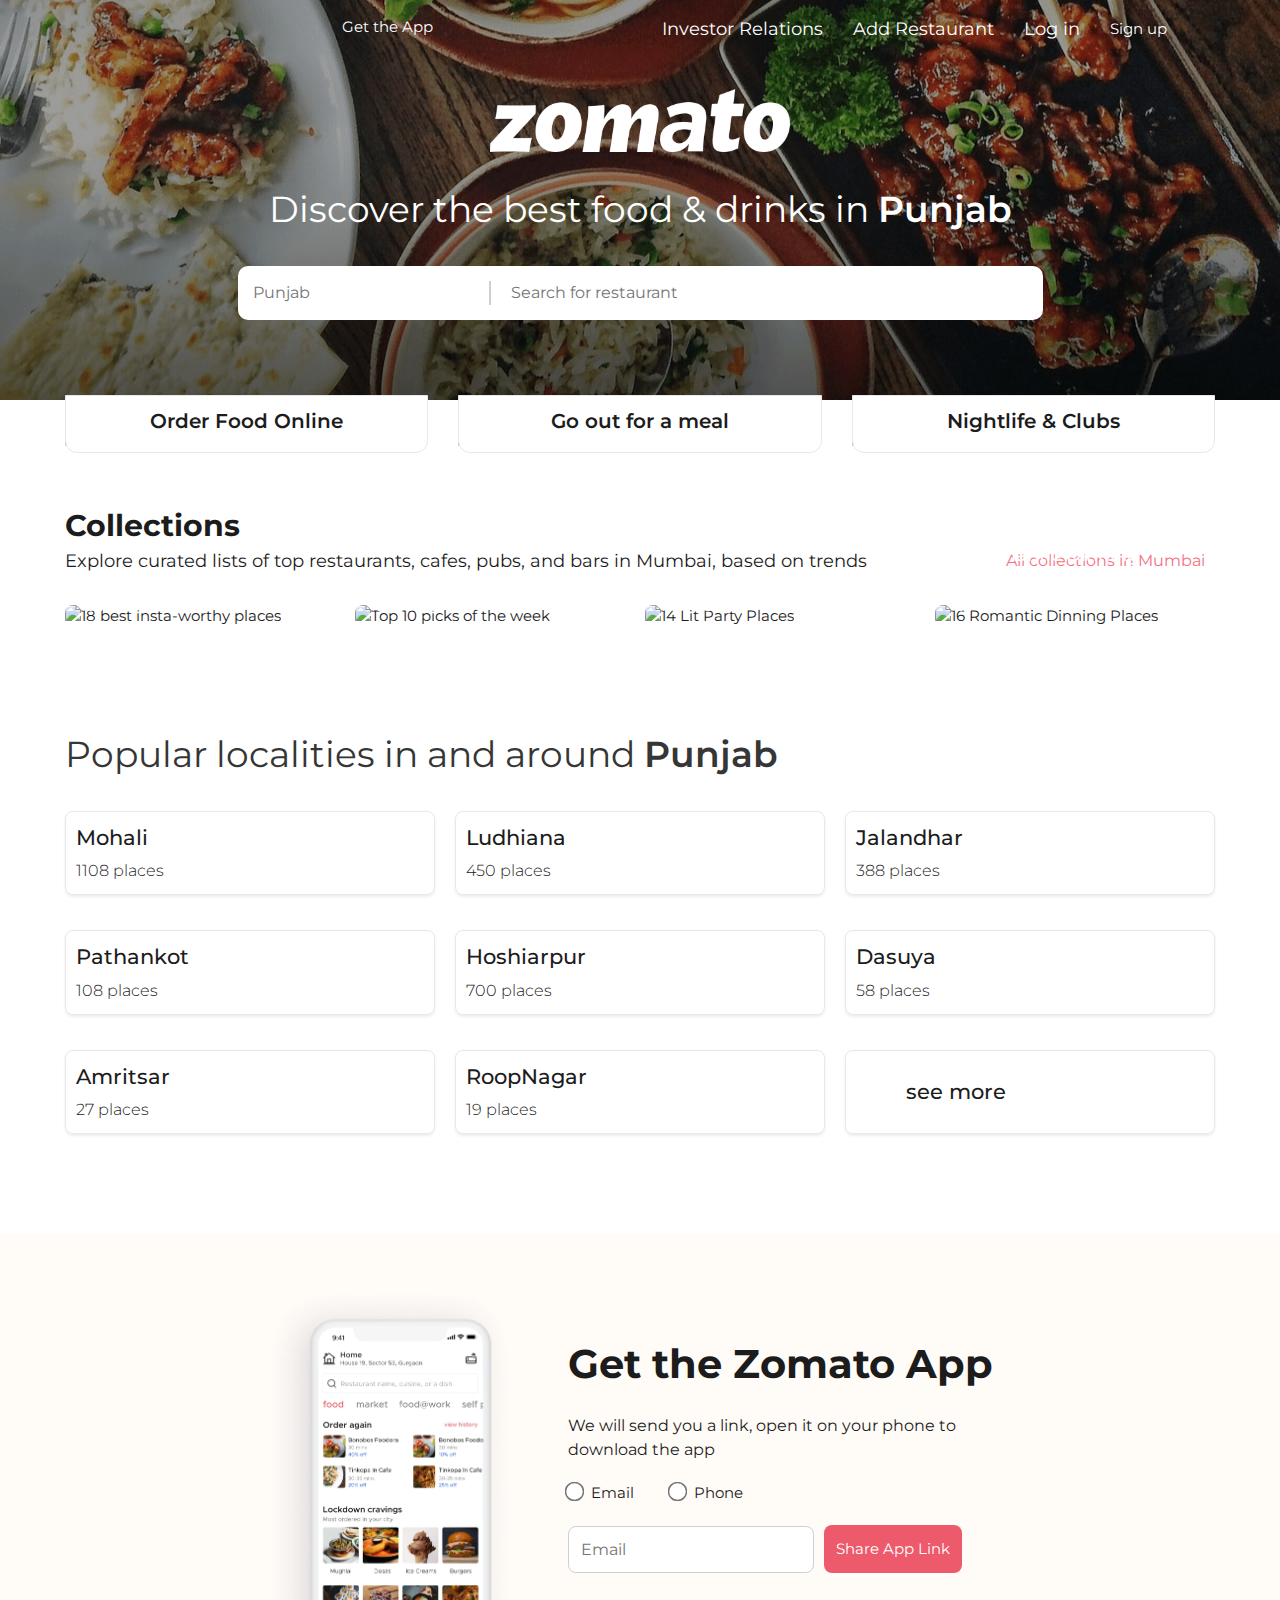
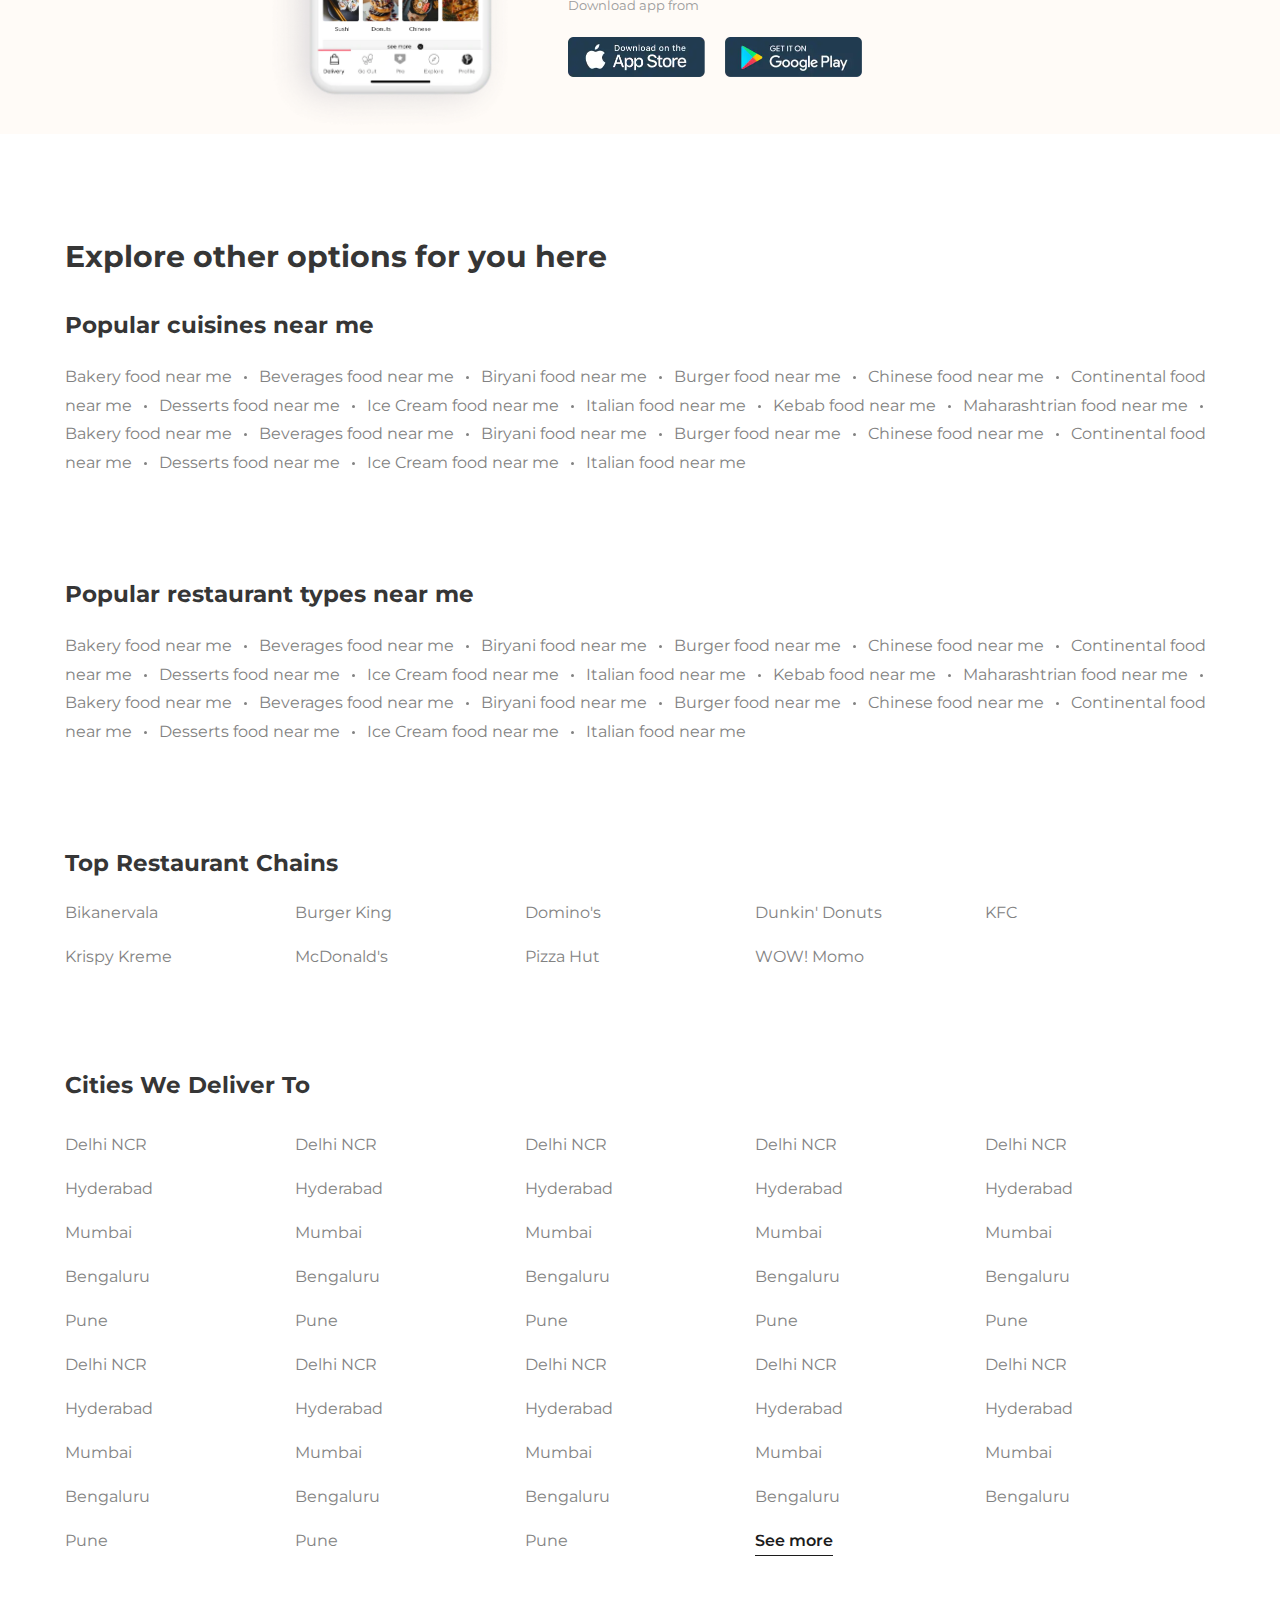
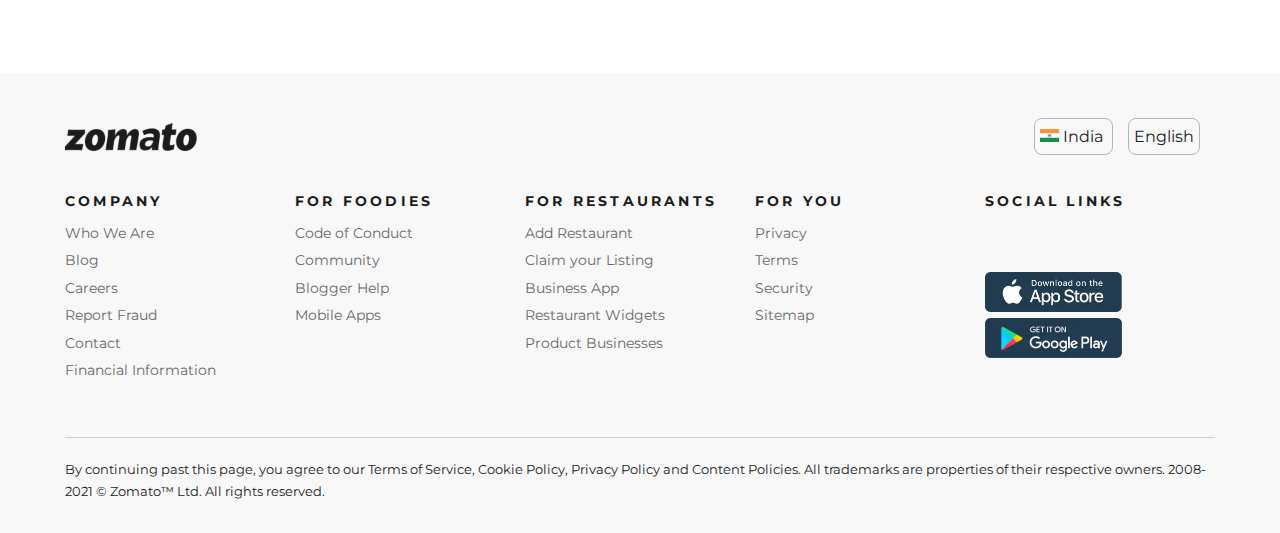
==== index.html @ bda4606e "final commit" ====
<!DOCTYPE html>
<html>
<head>
	<meta charset="utf-8">
	<meta name="viewport" content="width=device-width, initial-scale=1.0">
	<title>Zomato_clone</title>
    <link rel="icon" href="./images/zomato_logo.png">
	<!-- <link rel="preconnect" href="https://fonts.googleapis.com" /> -->
	<link rel="stylesheet" href="https://cdnjs.cloudflare.com/ajax/libs/font-awesome/5.15.2/css/all.min.css" integrity="sha512-HK5fgLBL+xu6dm/Ii3z4xhlSUyZgTT9tuc/hSrtw6uzJOvgRr2a9jyxxT1ely+B+xFAmJKVSTbpM/CuL7qxO8w==" crossorigin="anonymous" />
	<!-- <link rel="preconnect" href="https://fonts.gstatic.com" crossorigin />
    <link href="https://fonts.googleapis.com/css2?family=Poppins:ital,wght@0,100;0,200;0,300;0,400;0,500;0,600;0,700;0,800;0,900;1,100;1,200;1,300;1,400;1,500;1,600;1,700;1,800;1,900&display=swap"
      rel="stylesheet"> -->
	<link rel="stylesheet" href="style.css">
	<!-- for connecting css of sign-up -->
	<link rel="stylesheet" href="./css/signup.css">
	<!-- <link rel="stylesheet" href="./css/investor-relation.css"> -->
</head>
<body>
	<!-- Header showcase-->
	<header class="showcase">
		<div class="container">
			<nav>
				<input type="checkbox" id="click" >
                <label for="click" class="menu">
                    <i class="fa fa-bars" aria-hidden="true"></i>
                </label>

				<div class="getapp">
					<a href="./html/get-app.html"><i class="fa fa-mobile-alt"></i> Get the App</a>
				</div>
				<div class="right-menu">
                    <a href="./html/Add_investor.html">Investor Relations</a>


                    <a href="./html/Add_restaurant.html">Add Restaurant</a>
					<a href="./html/login.html">Log in</a>
					<div class="sign-up-btn">Sign up</div>
			</nav>
			<div class="hero-text">
				<img src="images/logo.webp" width="300">
				<h1>Discover the best food & drinks in <span class="bold-place">Punjab</span></h1>
				<div class="search-bar">
					<div class="search-2">
						<i class="fa fa-map-marker-alt"></i>
						<input type="text" placeholder="Punjab" class="loc-icon">
						<!-- ----- -->
						<div id="all_city">

						</div>


						<!-- ------ -->
						<i class="fa fa-caret-down" id="drop-icon"></i>
					</div>
					<div class="search-3">
						<i class="fas fa-search"></i>
						<input type="text" class="search-right" placeholder="Search for restaurant" >				
					</div>
				</div>
			</div>
		</div>
	</header>

	<!-- Order section -->
	<section class="container">
		<div class="order-cat">
			<div class="hover">
				<img alt="Order Online" src="https://b.zmtcdn.com/webFrontend/e5b8785c257af2a7f354f1addaf37e4e1647364814.jpeg?output-format=webp&amp;fit=around|402:360&amp;crop=402:360;*,*" loading="lazy" >
				<!-- <img src="images/order1.webp"> -->
				<div class="order-title-bg">
					<p class="order-title">Order Food Online</p>
				</div>
			</div>
			<div class="hover">
				<img alt="Dining" src="https://b.zmtcdn.com/webFrontend/d026b357feb0d63c997549f6398da8cc1647364915.jpeg?output-format=webp&amp;fit=around|402:360&amp;crop=402:360;*,*" loading="lazy" >
				<!-- <img src="images/order2.webp"> -->
				<div class="order-title-bg">
					<p class="order-title">Go out for a meal</p>
				</div>
			</div>
			<div class="hover">
				<img alt="Nightlife and Clubs" src="https://b.zmtcdn.com/webFrontend/d9d80ef91cb552e3fdfadb3d4f4379761647365057.jpeg?output-format=webp&amp;fit=around|402:360&amp;crop=402:360;*,*" loading="lazy">
				<!-- <img src="images/order3.jpg"> -->
				<div class="order-title-bg">
					<p class="order-title">Nightlife & Clubs</p>
				</div>
			</div>

		</div>
	</section>
	
	<!-- Collections -->
	<section class="container">
		<h1>Collections</h1>
		<div class="collections">
			<p>Explore curated lists of top restaurants, cafes, pubs, and bars in Mumbai, based on trends</p>
			<a href="#">All collections in Mumbai <i class="fa fa-caret-right"></i></a>
		</div>
		<div class="collection-grid">
			<div class="collection-box">
				<img src="https://b.zmtcdn.com/data/collections/9f698dc6251cca64722726c3203eed03_1670660951.jpg?output-format=webp" alt="18 best insta-worthy places">
                    <div class="collection-title">
                        <h3>18 best insta-worthy places</h3>
                        <p>18 Places <i class="fa fa-caret-right"></i></p>
                    </div>
			</div>
			<div class="collection-box">
				<img src="https://b.zmtcdn.com/data/collections/c46add7d3b90a477399c29de0705d3cf_1670661569.jpg?output-format=webp" alt="Top 10 picks of the week">
                    <div class="collection-title">
                        <h3>Trending This Week</h3>
                        <p>10 Places <i class="fa fa-caret-right"></i></p>
				</div>
			</div>
			<div class="collection-box">
				<img src="https://b.zmtcdn.com/data/collections/8e46a581134a20b56489e22029095060_1669368003.jpg?output-format=webp" alt="14 Lit Party Places">
                    <div class="collection-title">
                        <h3>14 Lit Party Places</h3>
                        <p>14 Places <i class="fa fa-caret-right"></i></p>
                    </div>
			</div>
			<div class="collection-box">
				<img src="https://b.zmtcdn.com/data/collections/a9e8377fce9b702add08c5305100f8ec_1669367619.jpg?output-format=webp" alt="16 Romantic Dinning Places">
                    <div class="collection-title">
                        <h3>16 Romantic Dinning Places</h3>
                        <p>16 Places <i class="fa fa-caret-right"></i></p>
                    </div>
			</div>
		</div>
	</section>

	<!-- Localities -->
	<section class="container">
		<h1 class="local-title">Popular localities in and around <span class="bold-place">Punjab</span></h1>
		<div class="locals-grid">
			<div class="local-box">
                <p>Mohali <br> <span>1108 places</span> </p>
                <i class="fa fa-chevron-right"></i>
			</div>
			<div class="local-box">
				<p>Ludhiana <br> <span>450 places</span></p>
                    <i class="fa fa-chevron-right"></i>
			</div>
			<div class="local-box">
                <p>Jalandhar <br> <span>388 places</span></p>
                <i class="fa fa-chevron-right"></i>
            </div>          
            <div class="local-box">
                <p>Pathankot <br> <span>108 places</span></p>
                <i class="fa fa-chevron-right"></i>
            </div>          
            <div class="local-box">
                <p>Hoshiarpur <br> <span>700 places</span></p>
                <i class="fa fa-chevron-right"></i>
            </div>          
            <div class="local-box">
                <p>Dasuya <br> <span>58 places</span></p>
                <i class="fa fa-chevron-right"></i>
            </div>  
			<div class="local-box">
                <p>Amritsar<br> <span>27 places</span></p>
                <i class="fa fa-chevron-right"></i>
            </div>        
            <div class="local-box">
                <p>RoopNagar <br> <span>19 places</span></p>
                <i class="fa fa-chevron-right"></i>
            </div>                      
            <div class="local-box">
                <p class="more">see more <i id="more-items" class="fa fa-chevron-right"></i><i class="fa fa-chevron-up" id="more-item-up"></i></p>
            </div>
               
			<!-- -------------- -->
		<div id="show-more-none">
             <div class="local-box">
                <p>Firozpur <br> <span>85 places</span></p>
                <i class="fa fa-chevron-right"></i>
            </div>          
            <div class="local-box">
                <p>Gurdaspur <br> <span>65 places</span></p>
                <i class="fa fa-chevron-right"></i>
            </div>         
            <div class="local-box">
                <p>Jalalabad <br> <span>18 places</span></p>
                <i class="fa fa-chevron-right"></i>
            </div>          
            <div class="local-box">
                <p>Fazilka <br> <span>29 places</span></p>
                <i class="fa fa-chevron-right"></i>
            </div>         
            <div class="local-box">
                <p>Patiala <br> <span>73 places</span></p>
                <i class="fa fa-chevron-right"></i>
            </div>  
            <div class="local-box">
                <p>Kapurthala <br> <span>42 places</span></p>
                <i class="fa fa-chevron-right"></i>
            </div>      
            <div class="local-box">
                <p>Moga <br> <span>58 places</span>)</p>
                <i class="fa fa-chevron-right"></i>
            </div>         
            <div class="local-box">
                <p>Mansa <br> <span>32 places</span></p>
                <i class="fa fa-chevron-right"></i>
            </div>          
            <div class="local-box">
                <p>Sangrur <br> <span>46 places</span></p>
                <i class="fa fa-chevron-right"></i>
            </div>          
            <div class="local-box">
                <p>Abohr <br> <span>18 places</span></p>
                <i class="fa fa-chevron-right"></i>
            </div>          
           <div class="local-box">
                <p>Kharar <br> <span>68 places</span></p>
                <i class="fa fa-chevron-right"></i>
            </div>          
           <div class="local-box">
                <p>Khana <br> <span>35 places</span></p>
                <i class="fa fa-chevron-right"></i>
            </div>          
           <div class="local-box">
                <p>Dera Baba Nanak <br> <span>58 places</span></p>
                <i class="fa fa-chevron-right"></i>
            </div>          
           <div class="local-box">
                <p>Kathgarh <br> <span>52 places</span></p>
                <i class="fa fa-chevron-right"></i>
            </div>          
           <div class="local-box">
                <p>Dinanagar <br> <span>93 places</span></p>
                <i class="fa fa-chevron-right"></i>
            </div>          
           <div class="local-box">
                <p>Madhopur <br> <span>44 places</span></p>
                <i class="fa fa-chevron-right"></i>
            </div>          
           <div class="local-box">
                <p>Panchkula <br> <span>88 places</span></p>
                <i class="fa fa-chevron-right"></i>
            </div>         
            <div class="local-box">
                <p>Tanda<br> <span>22 places</span></p>
                <i class="fa fa-chevron-right"></i>
            </div> 
	</div>
		</div>	
		<!-- -------------- -->
		</div>
	</section>

	<!-- Get zomato app -->
	<section class="zom-app">
		<img src="images/mobile-app.webp" alt="zomato-app">
		<div class="zom-app-right">
			<h1>Get the Zomato App</h1>
			<p>We will send you a link, open it on your phone to download the app</p>
			<div class="radio-btn">
				<label for="email"><input type="radio" id="email" name="app" value="email">Email</label>
				<label for="phone"><input type="radio" id="phone" name="app" value="phone">Phone</label>
			</div>
			<div class="email-phone">
				<input type="text" placeholder="Email">
				<a class="btn-share" href="#">Share App Link</a>
			</div>
			<p class="small-text"><small>Download app from</small></p>
			<div class="app-store">
				<div class="app-image">
					<img src="images/app-store1.webp">
				</div>
				<div class="app-image">
					<img src="images/app-store2.webp">
				</div>
			</div>
		</div>
	</section>

	<!-- Explore -->
	<section class="container">
		<h1 class="explore-title">Explore other options for you here</h1>
		<h2 class="explore-title-2">Popular cuisines near me</h2>
		<div class="wrap-links">
			<a href="#">Bakery food near me</a>
			<span class="dot-seperator"></span>
			<a href="#">Beverages food near me</a>
			<span class="dot-seperator"></span>
			<a href="#">Biryani food near me</a>
			<span class="dot-seperator"></span>
			<a href="#">Burger food near me</a>
			<span class="dot-seperator"></span>
			<a href="#">Chinese food near me</a>
			<span class="dot-seperator"></span>
			<a href="#">Continental food near me</a>
			<span class="dot-seperator"></span>
			<a href="#">Desserts food near me</a>
			<span class="dot-seperator"></span>
			<a href="#">Ice Cream food near me</a>
			<span class="dot-seperator"></span>
			<a href="#">Italian food near me</a>
			<span class="dot-seperator"></span>
			<a href="#">Kebab food near me</a>
			<span class="dot-seperator"></span>
			<a href="#">Maharashtrian food near me</a>
			<span class="dot-seperator"></span>
			<a href="#">Bakery food near me</a>
			<span class="dot-seperator"></span>
			<a href="#">Beverages food near me</a>
			<span class="dot-seperator"></span>
			<a href="#">Biryani food near me</a>
			<span class="dot-seperator"></span>
			<a href="#">Burger food near me</a>
			<span class="dot-seperator"></span>
			<a href="#">Chinese food near me</a>
			<span class="dot-seperator"></span>
			<a href="#">Continental food near me</a>
			<span class="dot-seperator"></span>
			<a href="#">Desserts food near me</a>
			<span class="dot-seperator"></span>
			<a href="#">Ice Cream food near me</a>
			<span class="dot-seperator"></span>
			<a href="#">Italian food near me</a>
		</div>
		<h2 class="explore-title-2">Popular restaurant types near me</h2>
		<div class="wrap-links">
			<a href="#">Bakery food near me</a>
			<span class="dot-seperator"></span>
			<a href="#">Beverages food near me</a>
			<span class="dot-seperator"></span>
			<a href="#">Biryani food near me</a>
			<span class="dot-seperator"></span>
			<a href="#">Burger food near me</a>
			<span class="dot-seperator"></span>
			<a href="#">Chinese food near me</a>
			<span class="dot-seperator"></span>
			<a href="#">Continental food near me</a>
			<span class="dot-seperator"></span>
			<a href="#">Desserts food near me</a>
			<span class="dot-seperator"></span>
			<a href="#">Ice Cream food near me</a>
			<span class="dot-seperator"></span>
			<a href="#">Italian food near me</a>
			<span class="dot-seperator"></span>
			<a href="#">Kebab food near me</a>
			<span class="dot-seperator"></span>
			<a href="#">Maharashtrian food near me</a>
			<span class="dot-seperator"></span>
			<a href="#">Bakery food near me</a>
			<span class="dot-seperator"></span>
			<a href="#">Beverages food near me</a>
			<span class="dot-seperator"></span>
			<a href="#">Biryani food near me</a>
			<span class="dot-seperator"></span>
			<a href="#">Burger food near me</a>
			<span class="dot-seperator"></span>
			<a href="#">Chinese food near me</a>
			<span class="dot-seperator"></span>
			<a href="#">Continental food near me</a>
			<span class="dot-seperator"></span>
			<a href="#">Desserts food near me</a>
			<span class="dot-seperator"></span>
			<a href="#">Ice Cream food near me</a>
			<span class="dot-seperator"></span>
			<a href="#">Italian food near me</a>
		</div>
		<h2 class="explore-title-2">Top Restaurant Chains</h2>
		<div class="restraunt-chains">
			<a href="#">Bikanervala</a>
			<a href="#">Burger King</a>
			<a href="#">Domino's</a>
			<a href="#">Dunkin' Donuts</a>
			<a href="#">KFC</a>
			<a href="#">Krispy Kreme</a>
			<a href="#">McDonald's</a>
			<a href="#">Pizza Hut</a>
			<a href="#">WOW! Momo</a>
		</div>
		<h2 class="explore-title-2">Cities We Deliver To</h2>
		<div class="footer-links">
			<ul>
				<li><a href="#">Delhi NCR</a></li>
				<li><a href="#">Hyderabad</a></li>
				<li><a href="#">Mumbai</a></li>
				<li><a href="#">Bengaluru</a></li>
				<li><a href="#">Pune</a></li>
				<li><a href="#">Delhi NCR</a></li>
				<li><a href="#">Hyderabad</a></li>
				<li><a href="#">Mumbai</a></li>
				<li><a href="#">Bengaluru</a></li>
				<li><a href="#">Pune</a></li>
			</ul>
			<ul>
				<li><a href="#">Delhi NCR</a></li>
				<li><a href="#">Hyderabad</a></li>
				<li><a href="#">Mumbai</a></li>
				<li><a href="#">Bengaluru</a></li>
				<li><a href="#">Pune</a></li>
				<li><a href="#">Delhi NCR</a></li>
				<li><a href="#">Hyderabad</a></li>
				<li><a href="#">Mumbai</a></li>
				<li><a href="#">Bengaluru</a></li>
				<li><a href="#">Pune</a></li>
			</ul>
			<ul>
				<li><a href="#">Delhi NCR</a></li>
				<li><a href="#">Hyderabad</a></li>
				<li><a href="#">Mumbai</a></li>
				<li><a href="#">Bengaluru</a></li>
				<li><a href="#">Pune</a></li>
				<li><a href="#">Delhi NCR</a></li>
				<li><a href="#">Hyderabad</a></li>
				<li><a href="#">Mumbai</a></li>
				<li><a href="#">Bengaluru</a></li>
				<li><a href="#">Pune</a></li>
			</ul>
			<ul>
				<li><a href="#">Delhi NCR</a></li>
				<li><a href="#">Hyderabad</a></li>
				<li><a href="#">Mumbai</a></li>
				<li><a href="#">Bengaluru</a></li>
				<li><a href="#">Pune</a></li>
				<li><a href="#">Delhi NCR</a></li>
				<li><a href="#">Hyderabad</a></li>
				<li><a href="#">Mumbai</a></li>
				<li><a href="#">Bengaluru</a></li>
				<li><a href="#" class="last-link">See more</a></li>
			</ul>
			<ul>
				<li><a href="#">Delhi NCR</a></li>
				<li><a href="#">Hyderabad</a></li>
				<li><a href="#">Mumbai</a></li>
				<li><a href="#">Bengaluru</a></li>
				<li><a href="#">Pune</a></li>
				<li><a href="#">Delhi NCR</a></li>
				<li><a href="#">Hyderabad</a></li>
				<li><a href="#">Mumbai</a></li>
				<li><a href="#">Bengaluru</a></li>
			</ul>
		</div>
	</section>
	<!-- Footer -->
	<section class="footer-bar">
		<div class="container">
			<div class="footer-lang">
				<img class="footer-logo" src="./images/zomato-black-logo.webp" alt="zomato">
				<div class="btn-lang-top">
					<a class="lang-btn" href="#"><img src="images/india-flag.jpg" height="13px"> India <small><i class="fa fa-chevron-down"></i></small></a>
					<a class="lang-btn" href="#"> <i class="fa fa-globe"></i> English <small><i class="fa fa-chevron-down"></i></small></a>
				</div>
			</div>
			<div class="footer-last-links">
				<ul>
					<li><h4 class="footer-list-title">COMPANY</h4></li>
					<li><a href="#">Who We Are</a></li>
					<li><a href="#">Blog</a></li>
					<li><a href="#">Careers</a></li>
					<li><a href="#">Report Fraud</a></li>
					<li><a href="#">Contact</a></li>
					<li><a href="#">Financial Information</a></li>
				</ul>
				<ul>
					<li><h4 class="footer-list-title">FOR FOODIES</h4></li>
					<li><a href="#">Code of Conduct</a></li>
					<li><a href="#">Community</a></li>
					<li><a href="#">Blogger Help</a></li>
					<li><a href="#">Mobile Apps</a></li>
				</ul>
				<ul>
					<li><h4 class="footer-list-title">FOR RESTAURANTS</h4></li>
					<li><a href="#">Add Restaurant</a></li>
					<li><a href="#">Claim your Listing</a></li>
					<li><a href="#">Business App</a></li>
					<li><a href="#">Restaurant Widgets</a></li>
					<li><a href="#">Product Businesses</a></li>
				</ul>
				<ul>
					<li><h4 class="footer-list-title">FOR YOU</h4></li>
					<li><a href="#">Privacy</a></li>
					<li><a href="#">Terms</a></li>
					<li><a href="#">Security</a></li>
					<li><a href="#">Sitemap</a></li>
				</ul>
				<div>
					<h4 class="footer-list-title">SOCIAL LINKS</h4>
					<div class="footer-social-icons">
						<a href="#"><i class="fab fa-facebook"></i></a>
						<a href="#"><i class="fab fa-twitter"></i></a>
						<a href="#"><i class="fab fa-instagram"></i></a>
					</div>
					<div>
						<img src="images/app-store1.webp" width="137px">
						<img src="images/app-store2.webp" width="137px">
					</div>
				</div>
			</div>
			<div class="footer-copyright">
				<p><small>By continuing past this page, you agree to our Terms of Service, Cookie Policy, Privacy Policy and Content Policies. All trademarks are properties of their respective owners. 2008-2021 © Zomato™ Ltd. All rights reserved.</small></p>
			</div>
		</div>
		
	</section>
  <!-- api_create -->
	

 
	<!-- for sign-up form pop-up will show -->
	<div class="container-form">
       <div class="sub-cont-form">
		<div class="form-container">
            <h1>Sign up</h1>
            <i class="fa fa-times" id="cross_mark" aria-hidden="true"></i>
        </div>
        <form class="form-container2">
                <input type="text" placeholder="Full name" class="input-box"><br>
                <input type="email" placeholder="Email" class="input-box"><br>
                <input type="checkbox" class="input-check">
                <p class="form-para"> I agree to Zomato's <span style="color: crimson;">Terms of Service</span>, <span style="color: crimson;">Privacy Policy</span> and <span style="color: crimson;">Content Policies</span><br></p>
                <button class="account">Create account</button><br>
                <hr>
                <p class="or-text">or</p><br>
                <button class="google-btn"><img src="https://i.pinimg.com/originals/27/fa/9f/27fa9f7a7ce6789c74f3679be56786c8.jpg" alt="google"></button>
                <p class="form-para2">Already have an account? <span style="color: crimson;">Log in</span></p>
        </form>
	   </div>
    </div>



	<script src="app.js"></script>
     <script src="./js/signUp.js"></script>
</body>
</html>
---- style.css ----
@import url('https://fonts.googleapis.com/css2?family=Montserrat&display=swap');
* {
	box-sizing: border-box;
	padding: 0;
	margin: 0;
}

body {
	font-family: 'Montserrat', sans-serif;
	color: #1c1c1c;
	font-size: 15px;
	line-height: 1.5;
}

/*Global*/
.container {
	width: 90%;
	max-width: 1150px;
	margin: auto;
	/* border: 1px solid white; */
}

h1 {
	font-size: 30px;
}

/*Header schowcase*/
.showcase {
	width: 100%;
	height: 400px;
	background: url('images/hero.jpg') no-repeat center center/cover;
	margin-bottom: 30px;
}

/*Navigation menu*/
nav {
	display: flex;
	justify-content: space-between;
	text-align: center;
	color: #fff;
	padding: 16px 48px;
	/* border: 1px solid white; */
}

nav a {
	color: #fff;
	text-decoration: none;
}

nav .right-menu {
	display: flex;
	justify-content: center;
	align-items: center;
}

nav .right-menu a {
	padding-right: 30px;
	font-size: 18px;
	color: white;
}

nav a:hover, nav a.active{
    cursor: pointer;
	/* background-color: white; */
    
}

nav .menu i{
    color: white;
    font-size: 1.5em;
    cursor: pointer;
    display: none;
}

#click{
    display: none;
}

.getapp {
	left: 10%;
}

/*Hero-content*/
.hero-text {
	display: flex;
	flex-direction: column;
	text-align: center;
	align-items: center;
	justify-content: flex-end;
	margin-top: 30px;
}

.hero-text h1{
	color: #fff;
	font-size: 36px;
	font-weight: 400;
	margin: 30px 0;
}

span.bold-place {
	font-weight: 600;
}


/*Search bar*/
.hero-text .search-bar {
	background-color: #fff;
	display: flex;
	justify-content: flex-start;
	align-items: center;
	width: 70%;
	padding: 15px 10px;
	border-radius: 10px;
}

.fa-map-marker-alt {
	color: #F57082;
	font-size: 16px;
	margin-right: 5px;
}

input[type="text"] {
	border: 0;
	font-family: inherit;
	font-size: 16px;
}

input[type="text"]:focus {
	outline: 0;
}

.fa-caret-down {
	color: #4f4f4f;
	font-size: 16px;
	margin: 0 8px;
}

.hero-text .search-bar .search-2 {
	border-right: 2px solid #cfcfcf;
}

.fa-search {
	color: #828282;
	font-size: 16px;
	margin: 0 10px;
}

/*Order category*/
.order-cat {
	display: grid;
	grid-template-columns: repeat(3, 1fr);
	grid-gap: 30px;
	margin-bottom: 50px;
	
	/* border: 2px solid purple; */
}

/* ---- */
#all_city{
	/* border: 1px solid magenta; */
	position: absolute;
	top: 50%;
	left: 23.5%;
	height: 20%;
	width: 20%;
	z-index: 1;
	overflow-y: scroll;
	/* border-radius: 10px; */
	/* color: blue; */
	background-color: white;
	text-align: left;
	letter-spacing: 1px;
	line-height: 30px;
	padding: 4px;
	display: none;
	
}
/* ----- */

.order-cat .hover{
	position: relative;
	cursor: pointer;
	/* border: 1px solid red; */
	/* height: 90%; */
	transition: transform 0.3s;
}

.order-cat .hover:hover {
	transform: scale(1.05);
}

.order-cat img {
	width: 100%;
	/* border: 3px solid black; */
	/* height: 50%; */
	border-radius: 12px;
}

.order-cat .order-title-bg {
	position: absolute;
	left: 0;
	bottom: 0;
	padding: 10px 0 16px;
	background-color: #fff;
	width: 100%;
	border: 1px solid #e8e8e8;
	border-radius: 0 0 12px 12px;
}

.order-cat .order-title {
	font-size: 20px;
	font-weight: 600;
	text-align: center;
}

/*Collections*/
.collections {
	display: flex;
	align-items: center;
	justify-content: space-between;
	margin-bottom: 30px;
}

.collections p{
	font-size: 18px;
}

.collections a{
	font-size: 16px;
	color: #f57082;
	text-decoration: none;
}

.collections .fa-caret-right{
	margin-left: 10px;
}

.collection-grid {
	display: grid;
	grid-template-columns: repeat(4, 1fr);
	grid-gap: 10px;
	margin-bottom: 100px;
}

.collection-grid .collection-box {
	position: relative;
}

.collection-grid .collection-box img {
	width: 100%;
	border-radius: 8px;
}

.collection-grid .collection-box .collection-title {
	position: absolute;
	left: 0;
	bottom: 0;
	padding: 10px 15px;
}

.collection-grid .collection-box .collection-title h3 {
	font-weight: 500;
	color: #fff;
}

.collection-grid .collection-box .collection-title p {
	color: #fff;
}

/*Localities*/
h1.local-title {
	color: #363636;
	font-size: 36px;
	font-weight: 400;
	text-align: start;
	margin-bottom: 30px;
}

.locals-grid {
	display: grid;
	grid-template-columns: repeat(3, 1fr);
	column-gap: 20px;
	row-gap: 35px;
	
}

.locals-grid .local-box {
	display: flex;
	align-items: center;
	justify-content: space-between;
	padding: 10px;
	font-size: 20px;
	color: #1c1c1c;
	border: 1px solid #e8e8e8;
	border-radius: 8px;
	box-shadow: 0 1.4px 2.8px rgba(28,28,28,0.08);
	cursor: pointer;
}

.locals-grid .local-box:hover {
	box-shadow: 1px 1px 7px rgba(0, 0, 0, 0.2);
}

.locals-grid .local-box p{
	font-size: 1.3rem;
	font-weight: 500;
}

.locals-grid .local-box span {
	font-size: 1rem;
	font-weight: 300;
}

.local-box .fa-chevron-right  {
	font-size: 10px;
}

/*ranjan part for showmore*/
#show-more-none {
	width: 250%;
	display:none;
	column-gap: 20px;
	row-gap: 35px;
	grid-template-columns: auto auto auto;
}
/* .local-container{
	display: grid;
	grid-template-columns: repeat(3, 1fr);
	column-gap: 20px;
	row-gap: 35px;
	
} */

.more{
	margin-left: 50px;
}

#more-items{
    transform: rotate(90deg);
    margin-left: 200px;
	margin-top: -20px;
    justify-content: center;
    align-items: center;

}
#more-item-up {
	display: none;
    margin-left: 200px;
	font-size: 0.7rem;
	margin-top: -20px;
    justify-content: center;
    align-items: center;

}


/*Get zomato app*/

.zom-app {
	background-color: #FFFBF7;
	margin: 100px auto;
	padding-top: 50px;
	display: flex;
	align-items: center;
	justify-content: center;
}

.zom-app img {
	height: 450px;
}

.zom-app .zom-app-right {
	margin-left: 50px;
	width: 450px;
}

.zom-app .zom-app-right h1{
	font-size: 40px;
	margin-bottom: 20px;
}

.zom-app .zom-app-right p{
	font-size: 16px;
	margin-bottom: 20px;
}

.zom-app-right .radio-btn {
	display: flex;
	align-items: flex-start;
	justify-content: space-between;
	width: 50%;
	padding-right: 50px;
	margin-bottom: 20px;
}

.zom-app-right .radio-btn input[type="radio"] {
	transform: scale(1.5);
	margin-right: 10px;
}

.zom-app-right .email-phone {
	display: flex;
	align-items: center;
	justify-content: flex-start;
}

.zom-app-right input[type="text"] {
	padding: 13px 12px;
	border-radius: 8px;
	border: 1px solid #cfcfcf;
	margin-right: 10px;
}

.zom-app-right a.btn-share {
	color: #fff;
	background-color: #ed5a6b;
	border-radius: 8px;
	padding: 13px 12px;
	text-decoration: none;
}

.zom-app-right a.btn-share:hover {
	background-color: #ec4654;
}

.zom-app-right .app-store {
	display: flex;
	align-items: center;
	justify-content: flex-start;
}

.zom-app-right p.small-text {
	color: #9c9c9c;
	margin-top: 20px;
}

.zom-app-right .app-store .app-image {
	margin-right: 20px;
}

.zom-app-right .app-store img {
	width: 137px;
	height: 40px;
}

/*Explore*/
h1.explore-title {
	margin-bottom: 30px;
	color: #363636;
} 

h2.explore-title-2 {
	margin-bottom: 20px;
	color: #363636;
}

.wrap-links {
	margin-bottom: 100px;
}

.wrap-links a {
	font-size: 16px;
	color: #828282;
	text-decoration: none;
	margin-right: 8px;
	line-height: 1.8;
}

.wrap-links .dot-seperator {
	display: inline-block;
	height: 3px;
	width: 3px;
	background-color: #828282;
	border-radius: 50%;
	margin-bottom: 3px;
	margin-right: 8px;
}

.restraunt-chains {
	display: grid;
	grid-template-columns: repeat(5, 1fr);
	row-gap: 20px;
	margin-bottom: 100px;
}

.restraunt-chains a {
	font-size: 16px;
	color: #828282;
	text-decoration: none;
}

.footer-links {
	display: grid;
	grid-template-columns: repeat(5, 1fr);
	margin-top: 30px;
	margin-bottom: 100px;
}

.footer-links ul li{
	list-style: none;
	margin-bottom: 20px;
}

.footer-links ul li a {
	font-size: 16px;
	color: #828282;
	text-decoration: none;
}

.footer-links ul li a:hover {
	color: #363636;
}

.footer-links ul li a.last-link {
	color: #1c1c1c;
	padding-bottom: 5px;
	border-bottom: 1px solid #1c1c1c;
	font-weight: 600;
}

/*Footer bar*/
.footer-bar {
	background-color: #F8F8F8;
	padding-top: 50px;
}

.footer-bar .footer-lang {
	display: flex;
	align-items: center;
	justify-content: space-between;
	margin-bottom: 10px;
}

.footer-bar .footer-lang img.footer-logo {
	height: 28px;
}

.footer-bar .footer-lang a.lang-btn {
	text-decoration: none;
	font-size: 16px;
	color: #1c1c1c;
	padding: 8px 5px;
	border: 1px solid #b5b5b5;
	border-radius: 8px;
	margin-right: 15px;
}

.footer-bar .footer-last-links {
	display: grid;
	grid-template-columns: repeat(5, 1fr);
	padding-top: 30px;
	padding-bottom: 50px;
}

.footer-bar .footer-last-links ul li{
	list-style: none;
	margin-bottom: 5px;
}

.footer-bar .footer-last-links h4.footer-list-title {
	margin-bottom: 10px;
	letter-spacing: 0.2rem;
	font-size: 14px;
}

.footer-bar .footer-last-links ul li a {
	text-decoration: none;
	color: #696969;
	font-size: 14px;
}

.footer-bar .footer-last-links ul li a:hover {
	color: #1c1c1c;
}

.footer-bar .footer-last-links .footer-social-icons {
	margin-bottom: 20px;
}

.footer-bar .footer-last-links .footer-social-icons a {
	color: #1c1c1c;
}

.footer-bar .footer-last-links .footer-social-icons .fa-facebook,
.footer-bar .footer-last-links .footer-social-icons .fa-twitter,
.footer-bar .footer-last-links .footer-social-icons .fa-instagram {
	font-size: 20px;
	margin-right: 5px;
}

.footer-bar .footer-copyright {
	padding-top: 20px;
	padding-bottom: 30px;
	border-top: 1px solid #cfcfcf;
}

/*Mobile View*/
@media ((max-width: 470px) ) {

	nav .menu i{
        display: block;
    }

	.hero-text .search-bar {
		margin-top: 50px;
		/* border: 2px solid red; */
		width: 100%;
		margin-top: -50px;
	}

	nav .right-menu, .getapp{
        position: fixed;
        top: 100px;
        left: -100%;
        height: 100vh;
        width: 100%;
        display: block;
        background-color: black;
        text-align: center;
        transition: all 0.3s ease;
    }
	nav .right-menu a{
		font-size: 1em;
		display: block;
	  }
  
	  nav a:hover, nav a.active{
		  /* color: white; */
		  background-color: none;
	  }

	  #click:checked ~ ul{
        left: 0%;
    }

   #click:checked ~ .menu i:before{
        content:"\f00d";
    } 


	.showcase .container nav ,.search-3 {
		display: none;
	}
	.showcase {
		/* border: 2px solid lightgreen; */
		height: 500px;
		margin-top: -10%;
	}

	.hero-text .search-bar {
		margin-top: 20%;
		/* border: 2px solid red; */
		width: 100%;
	}
    .hero-text img {
		/* border: 2px solid blue; */
		margin-top: 20%;
	}
	.order-cat {
	grid-template-columns: repeat(2, 1fr);
	}

	.collections {
	flex-direction: column;
	justify-content: center;
	}

	.collection-grid {
	grid-template-columns: repeat(2, 1fr);
	}

	.locals-grid {
	grid-template-columns: repeat(1, 1fr);
	}

	.zom-app {
		padding-left: 20px;
		padding-right: 20px;
		flex-direction: column;
	}

	.zom-app .zom-app-right {
	margin-left: 20px;
	width: 100%;
	}

	.restraunt-chains {
	grid-template-columns: repeat(3, 1fr);
	}

    .footer-bar .footer-lang {
        flex-direction: column;
    }

    .footer-bar .footer-lang .btn-lang-top {
        margin-top: 20px;
    }

	.footer-links {
	grid-template-columns: repeat(2, 1fr);
	}

	.footer-bar .footer-last-links {
	display: grid;
	grid-template-columns: repeat(1, 1fr);
	}

	.footer-bar .footer-last-links h4.footer-list-title {
		margin-top: 20px;
	}

}

@media (max-width:900px){
    nav .menu i{
        display: block;
    }

	.hero-text .search-bar {
		margin-top: -30px;
		width: 100%;
	
	}

	nav .right-menu, .getapp{
        position: fixed;
        top: 100px;
        left: -100%;
        height: 100vh;
        width: 100%;
        display: block;
        background-color: black;
        text-align: center;
        transition: all 0.3s ease;
    }
	nav .right-menu a{
		font-size: 1em;
		display: block;
	  }
  
	  nav a:hover, nav a.active{
		  /* color: white; */
		  background-color: none;
	  }

	  #click:checked ~ ul{
        left: 0%;
    }

   #click:checked ~ .menu i:before{
        content:"\f00d";
    } 


}
---- css/signup.css ----
@import url('https://fonts.googleapis.com/css2?family=Poppins:wght@300;400;500;600;700;800&display=swap');
* {
    margin: 0;
    padding: 0;
    box-sizing: border-box;
}
.container-form {
    background-color:rgba(0, 0, 0, 0.7);
    /* border: 1px solid black; */
    height: 100%;
    width: 100%;
    align-items: center;
    justify-content: center;
    top: 1px;
    /* margin: 0 auto; */
    /* margin-top: 100px;
    padding: 20px;
    background: white;
    border-radius: 10px; */
    display: none;
    position: fixed;
    /* cursor: pointer; */
    /* left: 40%; */
}
.sign-up-btn {
    cursor: pointer;
}
.sub-cont-form {
    max-width: 430px;
    /* max-height: 480px; */
    display: flex;
    flex-direction: column;
    justify-content: center;
    padding: 30px;
    border-radius: 10px;
    background-color: white;
    box-shadow: 0 1px 5px rgba(0 0 0 / 21%);
    z-index: 1000;
    position: relative;
}

.form-container {
    display: flex;
    justify-content: space-between;
    font-size: 1.3rem;
    cursor: pointer;
    /* background-color: red; */
}
.form-container h1 {
    font-size: 2rem;
    line-height: 2rem;
    margin: 1rem 0px;
    font-weight: 500;
    color: rgb(79, 79, 79);
    font-family: poppins,sans-serif;
}
.form-container2 {
    height: 80%;
    /* background-color: pink; */
    /* border: 2px solid black; */
    box-sizing: border-box;
    /* font-size: larger; */
   
}
hr {
    width: 95%;
    margin: 0 auto;
    margin-top: 7px;
}
.or-text {
    background-color: white;
    width: 20px;
    font-size:  larger;
    margin: -15px auto 15px;
}
.google-btn img {
    height: 30px;
    width: 30px;
}
.form-container2 .input-box , .google-btn {
    /* background-color: deeppink; */
    width: 95%;
    height: 15%;
    /* font-size: large; */
    margin: 10px;
    text-align: left;
    padding: 10px;
    border: 1px solid black;
    border-radius: 5px;
}
.account {
    width: 95%;
    height: 15%;
    padding: 10px;
    border-radius: 5px;
    /* font-size: large; */
    background-color: white;
    text-align: center;
    margin: 0 auto;
    margin: 10px;
    border: 1px solid black;
    margin-top: -10px;
    cursor: pointer;
}
.account:active {
    color: white;
    background-color: crimson;
}
.google-btn {
    margin-top: -35px;
    background-color: white;
    text-align: center;
    cursor: pointer;
    padding: 2px;
    /* margin: 10px; */
}
.input-check {
    margin-left: 10px;
    cursor: pointer;
}
.form-para {
     /* border: 2px solid black; */
     width: 90%;
     position: relative;
     top: -20px;
     text-align: justify;
     margin-left: 30px;
}  
.create {
    margin-top: -40px;
    background-color: pink;
    
}
.form-para2 {
    margin-left: 10px;
}
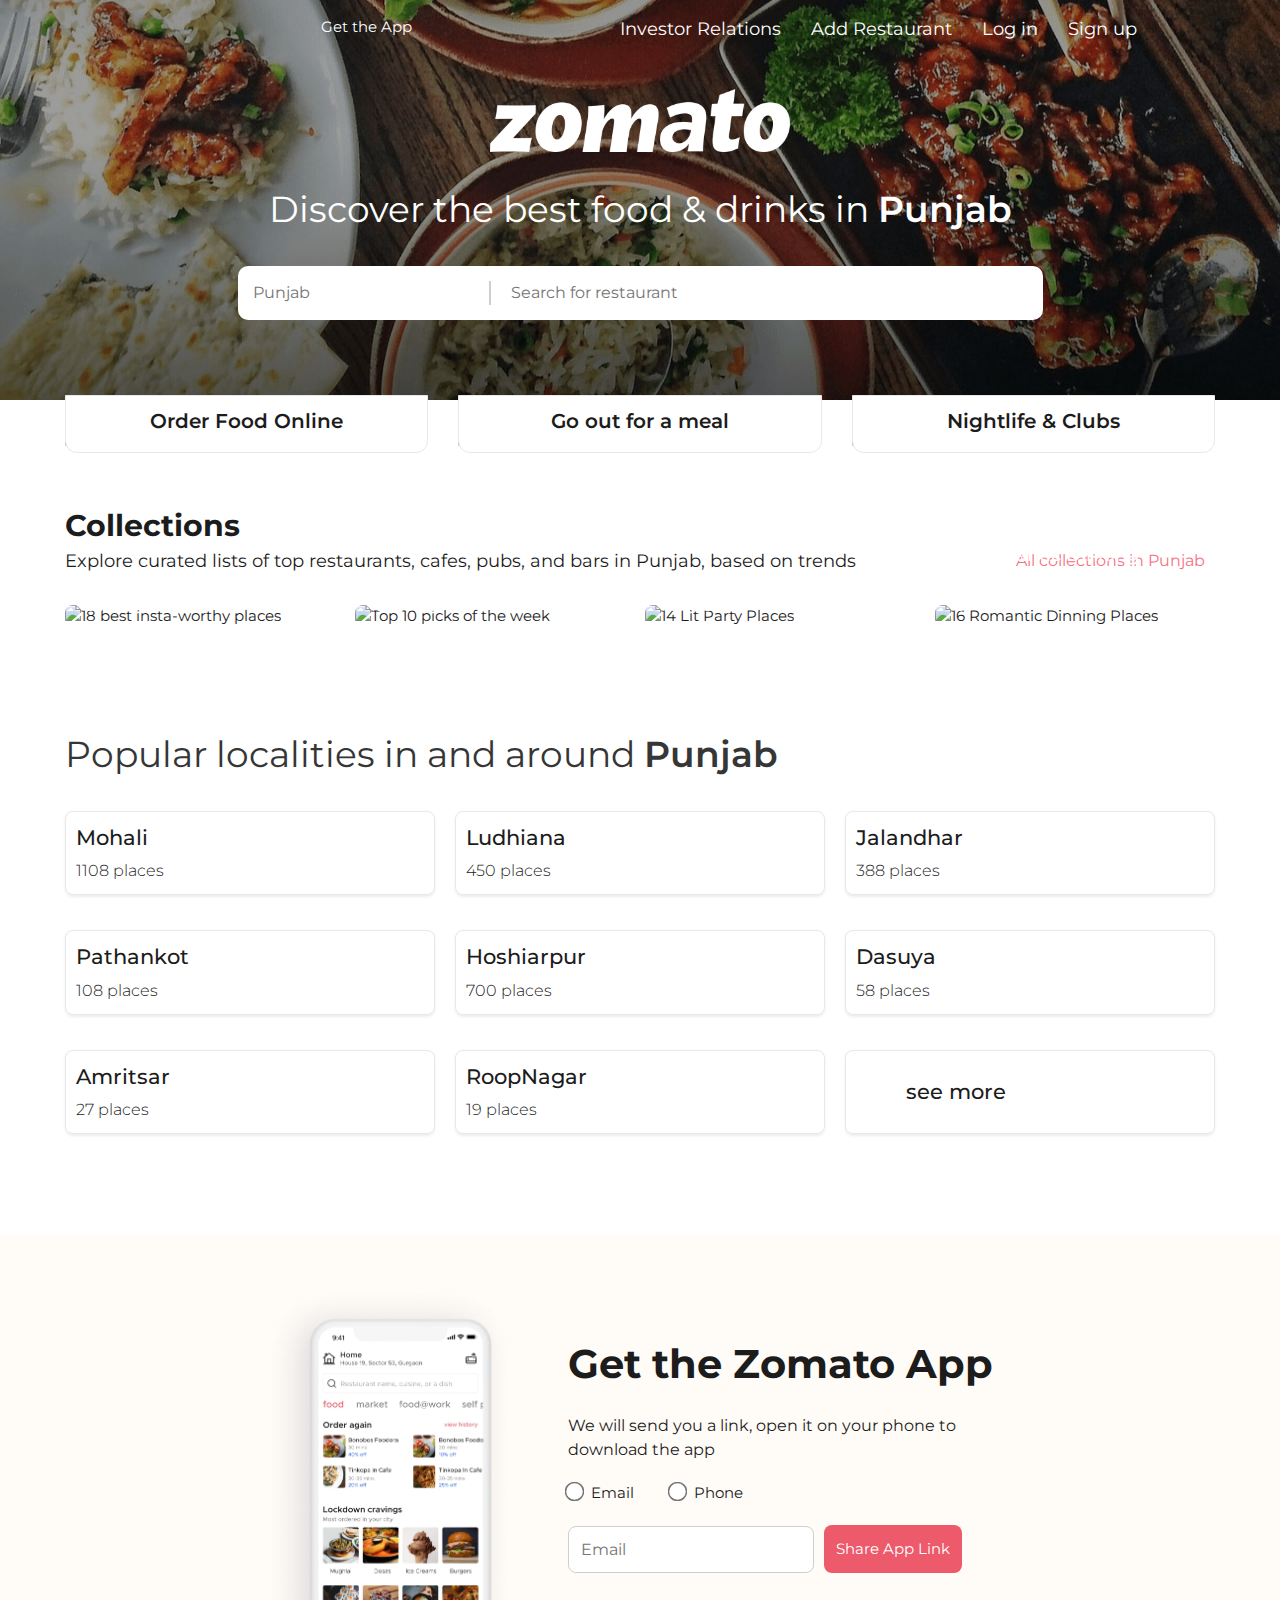
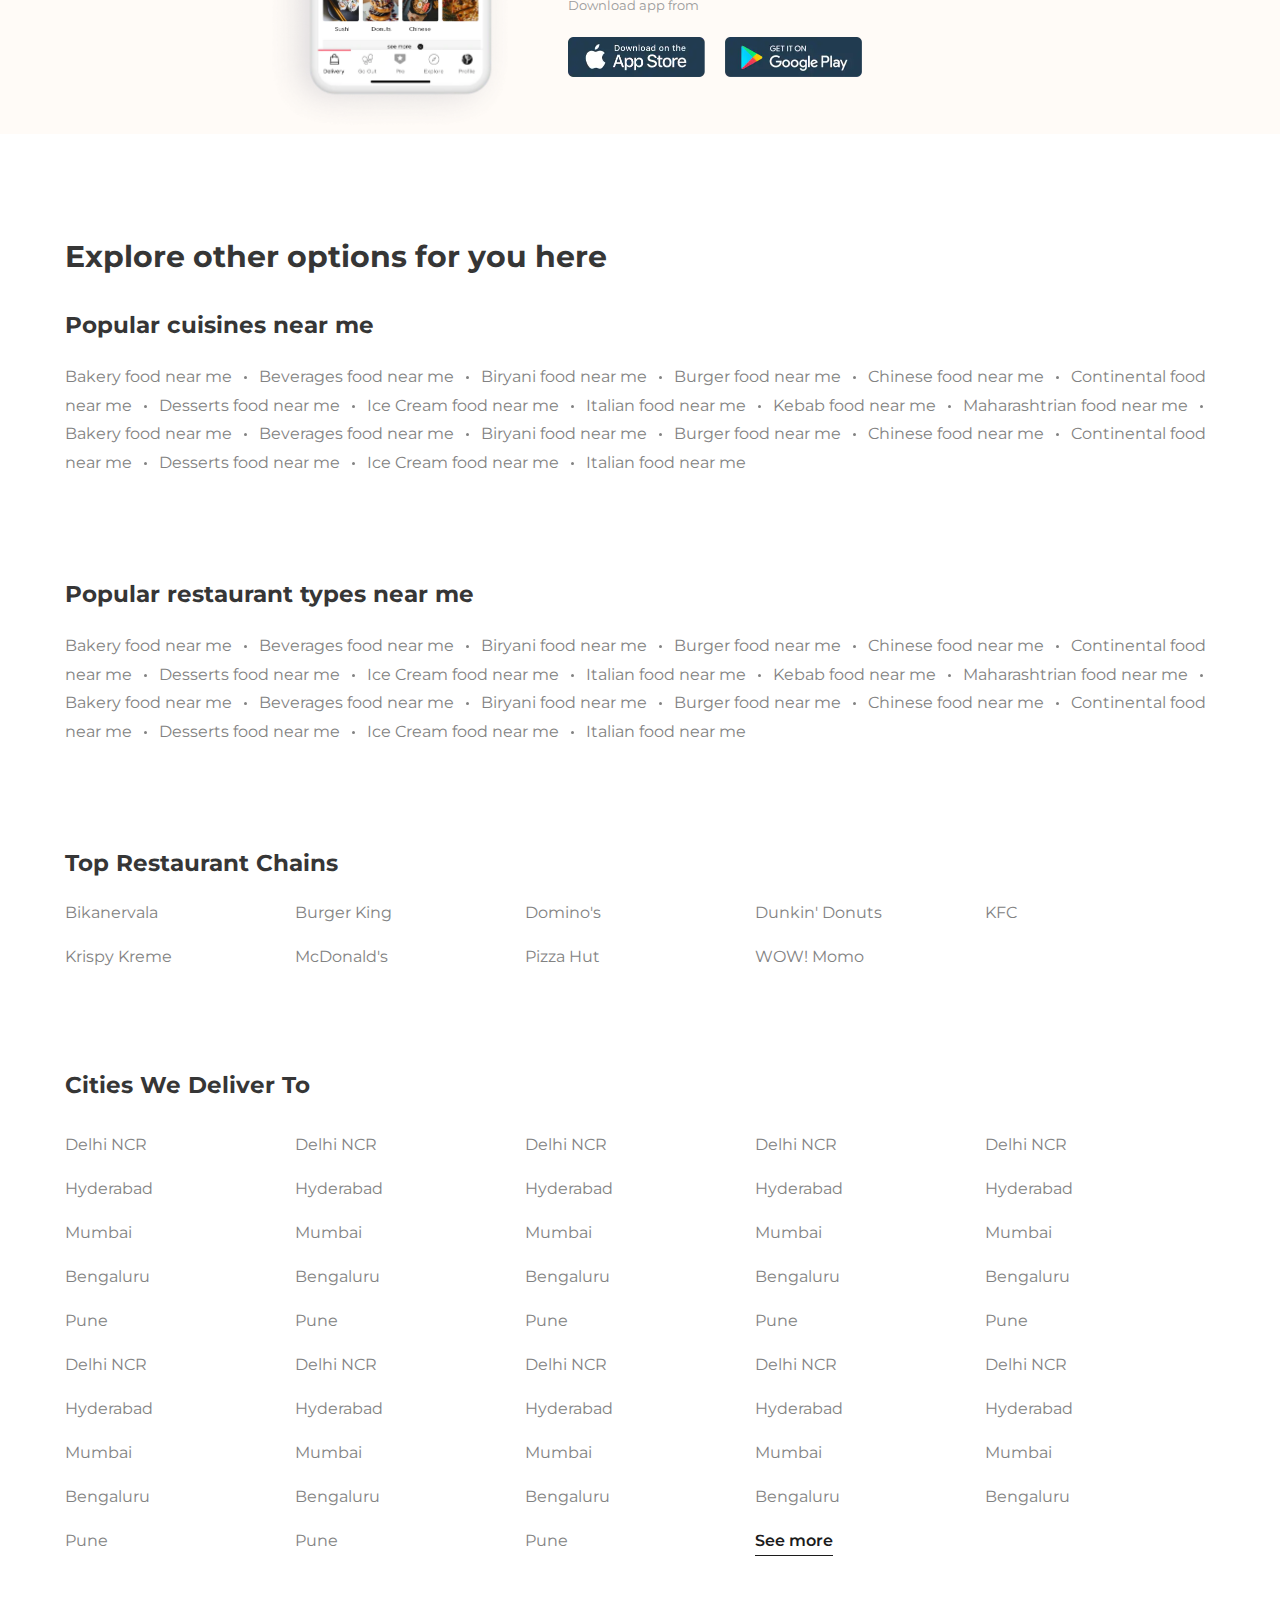
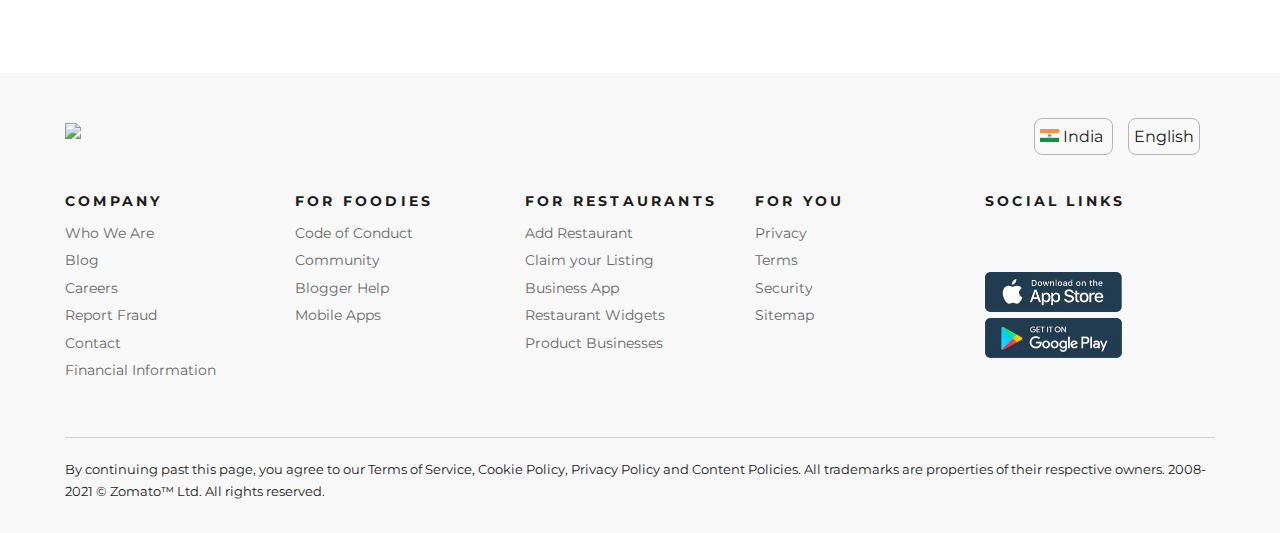
==== commit c4d6961a: "finalUpdate" ====
--- a/index.html
+++ b/index.html
@@ -4,15 +4,13 @@
 	<meta charset="utf-8">
 	<meta name="viewport" content="width=device-width, initial-scale=1.0">
 	<title>Zomato_clone</title>
-    <link rel="icon" href="./images/zomato_logo.png">
+	<link rel="shortcut icon" href="https://b.zmtcdn.com/images/logo/zomato_logo_2017.png?output-format=webpo">
 	<!-- <link rel="preconnect" href="https://fonts.googleapis.com" /> -->
 	<link rel="stylesheet" href="https://cdnjs.cloudflare.com/ajax/libs/font-awesome/5.15.2/css/all.min.css" integrity="sha512-HK5fgLBL+xu6dm/Ii3z4xhlSUyZgTT9tuc/hSrtw6uzJOvgRr2a9jyxxT1ely+B+xFAmJKVSTbpM/CuL7qxO8w==" crossorigin="anonymous" />
 	<!-- <link rel="preconnect" href="https://fonts.gstatic.com" crossorigin />
     <link href="https://fonts.googleapis.com/css2?family=Poppins:ital,wght@0,100;0,200;0,300;0,400;0,500;0,600;0,700;0,800;0,900;1,100;1,200;1,300;1,400;1,500;1,600;1,700;1,800;1,900&display=swap"
       rel="stylesheet"> -->
 	<link rel="stylesheet" href="style.css">
-	<!-- for connecting css of sign-up -->
-	<link rel="stylesheet" href="./css/signup.css">
 	<!-- <link rel="stylesheet" href="./css/investor-relation.css"> -->
 </head>
 <body>
@@ -26,15 +24,15 @@
                 </label>
 
 				<div class="getapp">
-					<a href="./html/get-app.html"><i class="fa fa-mobile-alt"></i> Get the App</a>
+					<a href="./html/login.html"><i class="fa fa-mobile-alt"></i> Get the App</a>
 				</div>
 				<div class="right-menu">
-                    <a href="./html/Add_investor.html">Investor Relations</a>
-
-
+                    <a href="./html/Add_investor.html">Investor Relations</a>              
                     <a href="./html/Add_restaurant.html">Add Restaurant</a>
 					<a href="./html/login.html">Log in</a>
-					<div class="sign-up-btn">Sign up</div>
+					<a href="./html/signup.html">Sign up</a>
+
+				</div>
 			</nav>
 			<div class="hero-text">
 				<img src="images/logo.webp" width="300">
@@ -42,19 +40,12 @@
 				<div class="search-bar">
 					<div class="search-2">
 						<i class="fa fa-map-marker-alt"></i>
-						<input type="text" placeholder="Punjab" class="loc-icon">
-						<!-- ----- -->
-						<div id="all_city">
-
-						</div>
-
-
-						<!-- ------ -->
-						<i class="fa fa-caret-down" id="drop-icon"></i>
+						<input type="text" placeholder="Punjab">
+						<i class="fa fa-caret-down"></i>
 					</div>
 					<div class="search-3">
 						<i class="fas fa-search"></i>
-						<input type="text" class="search-right" placeholder="Search for restaurant" >				
+					    <input type="text" class="search-right" placeholder="Search for restaurant">				
 					</div>
 				</div>
 			</div>
@@ -93,8 +84,8 @@
 	<section class="container">
 		<h1>Collections</h1>
 		<div class="collections">
-			<p>Explore curated lists of top restaurants, cafes, pubs, and bars in Mumbai, based on trends</p>
-			<a href="#">All collections in Mumbai <i class="fa fa-caret-right"></i></a>
+			<p>Explore curated lists of top restaurants, cafes, pubs, and bars in Punjab, based on trends</p>
+			<a href="#">All collections in Punjab <i class="fa fa-caret-right"></i></a>
 		</div>
 		<div class="collection-grid">
 			<div class="collection-box">
@@ -165,12 +156,10 @@
                 <i class="fa fa-chevron-right"></i>
             </div>                      
             <div class="local-box">
-                <p class="more">see more <i id="more-items" class="fa fa-chevron-right"></i><i class="fa fa-chevron-up" id="more-item-up"></i></p>
+                <p class="more">see more <i id="more-items" class="fa fa-chevron-right"></i></p>
             </div>
-               
-			<!-- -------------- -->
-		<div id="show-more-none">
-             <div class="local-box">
+                  
+            <!-- <div class="local-box">
                 <p>Firozpur <br> <span>85 places</span></p>
                 <i class="fa fa-chevron-right"></i>
             </div>          
@@ -241,10 +230,8 @@
             <div class="local-box">
                 <p>Tanda<br> <span>22 places</span></p>
                 <i class="fa fa-chevron-right"></i>
-            </div> 
-	</div>
-		</div>	
-		<!-- -------------- -->
+            </div>                         -->
+		
 		</div>
 	</section>
 
@@ -440,7 +427,7 @@
 	<section class="footer-bar">
 		<div class="container">
 			<div class="footer-lang">
-				<img class="footer-logo" src="./images/zomato-black-logo.webp" alt="zomato">
+				<img class="footer-logo" src="zomato-black-logo.webp">
 				<div class="btn-lang-top">
 					<a class="lang-btn" href="#"><img src="images/india-flag.jpg" height="13px"> India <small><i class="fa fa-chevron-down"></i></small></a>
 					<a class="lang-btn" href="#"> <i class="fa fa-globe"></i> English <small><i class="fa fa-chevron-down"></i></small></a>
@@ -497,34 +484,7 @@
 		</div>
 		
 	</section>
-  <!-- api_create -->
-	
-
- 
-	<!-- for sign-up form pop-up will show -->
-	<div class="container-form">
-       <div class="sub-cont-form">
-		<div class="form-container">
-            <h1>Sign up</h1>
-            <i class="fa fa-times" id="cross_mark" aria-hidden="true"></i>
-        </div>
-        <form class="form-container2">
-                <input type="text" placeholder="Full name" class="input-box"><br>
-                <input type="email" placeholder="Email" class="input-box"><br>
-                <input type="checkbox" class="input-check">
-                <p class="form-para"> I agree to Zomato's <span style="color: crimson;">Terms of Service</span>, <span style="color: crimson;">Privacy Policy</span> and <span style="color: crimson;">Content Policies</span><br></p>
-                <button class="account">Create account</button><br>
-                <hr>
-                <p class="or-text">or</p><br>
-                <button class="google-btn"><img src="https://i.pinimg.com/originals/27/fa/9f/27fa9f7a7ce6789c74f3679be56786c8.jpg" alt="google"></button>
-                <p class="form-para2">Already have an account? <span style="color: crimson;">Log in</span></p>
-        </form>
-	   </div>
-    </div>
-
-
-
-	<script src="app.js"></script>
-     <script src="./js/signUp.js"></script>
+
+	<script src="index.js" type="module"></script>
 </body>
 </html>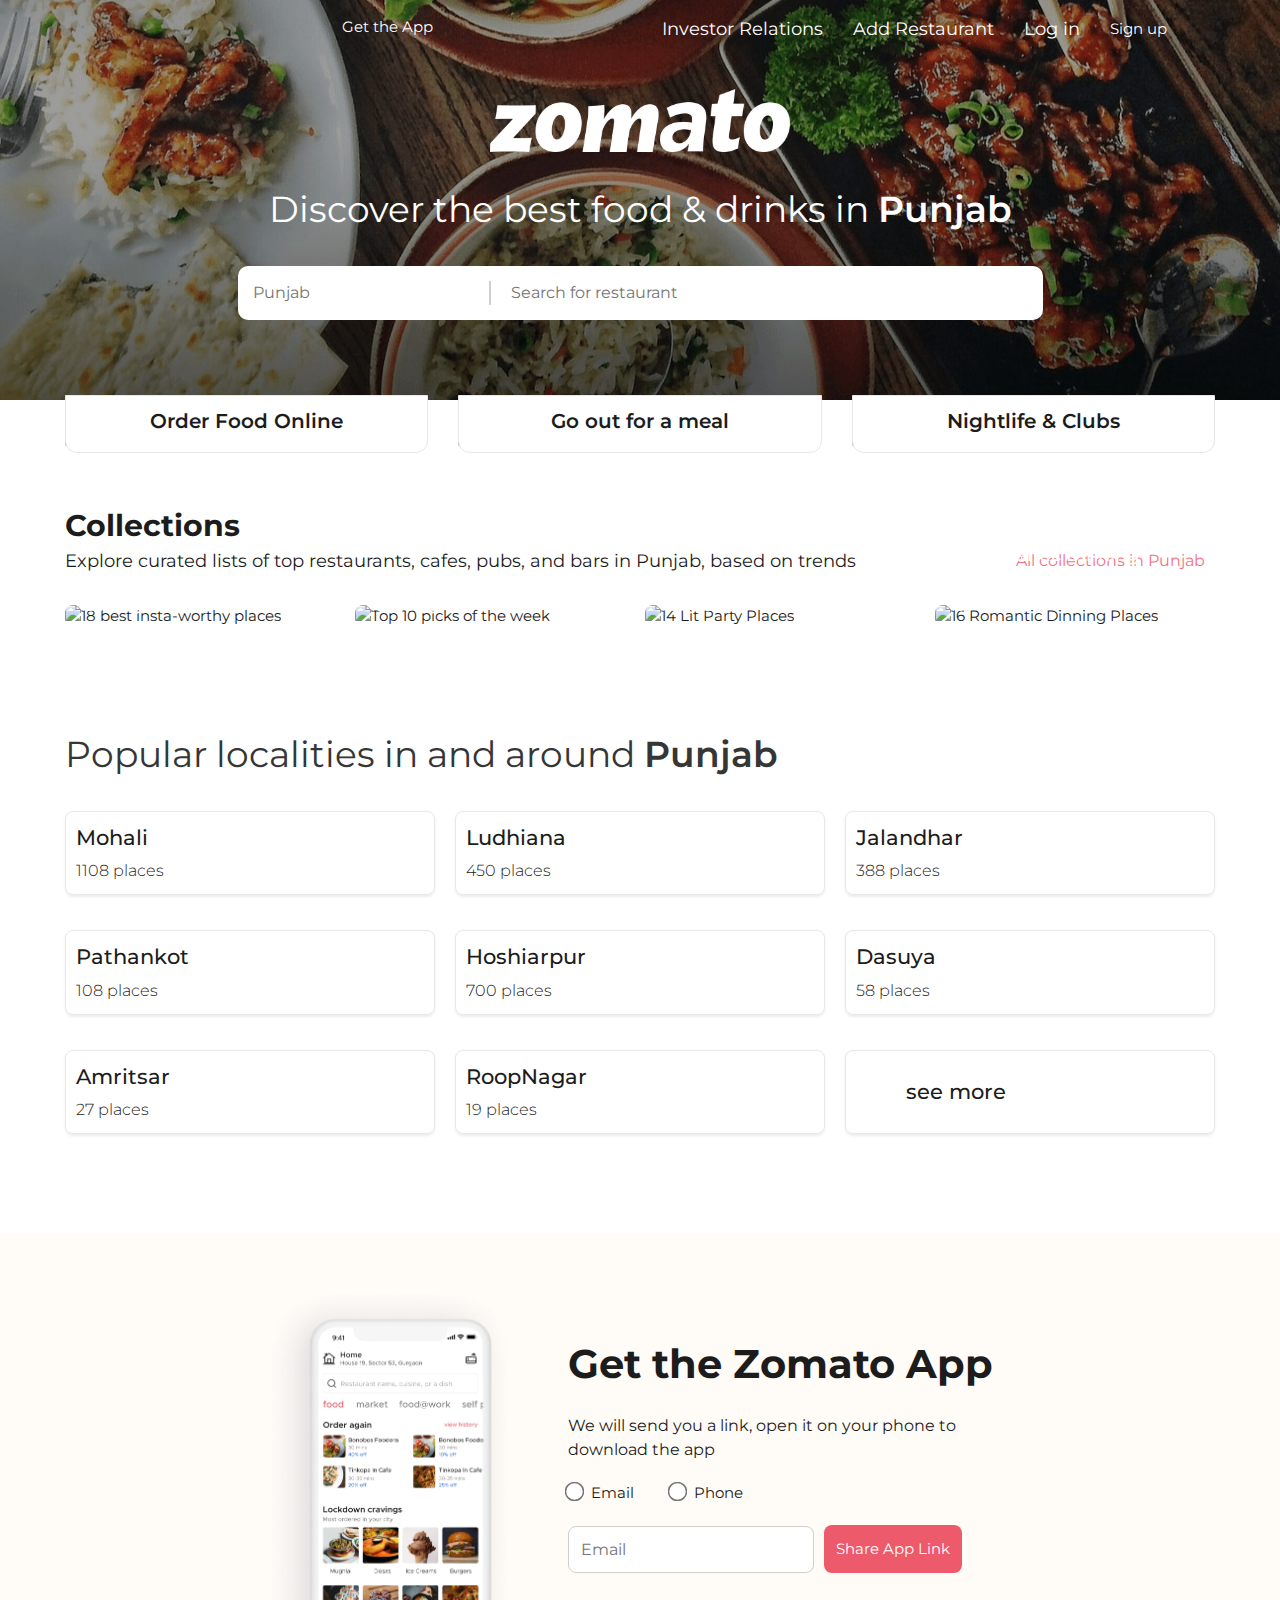
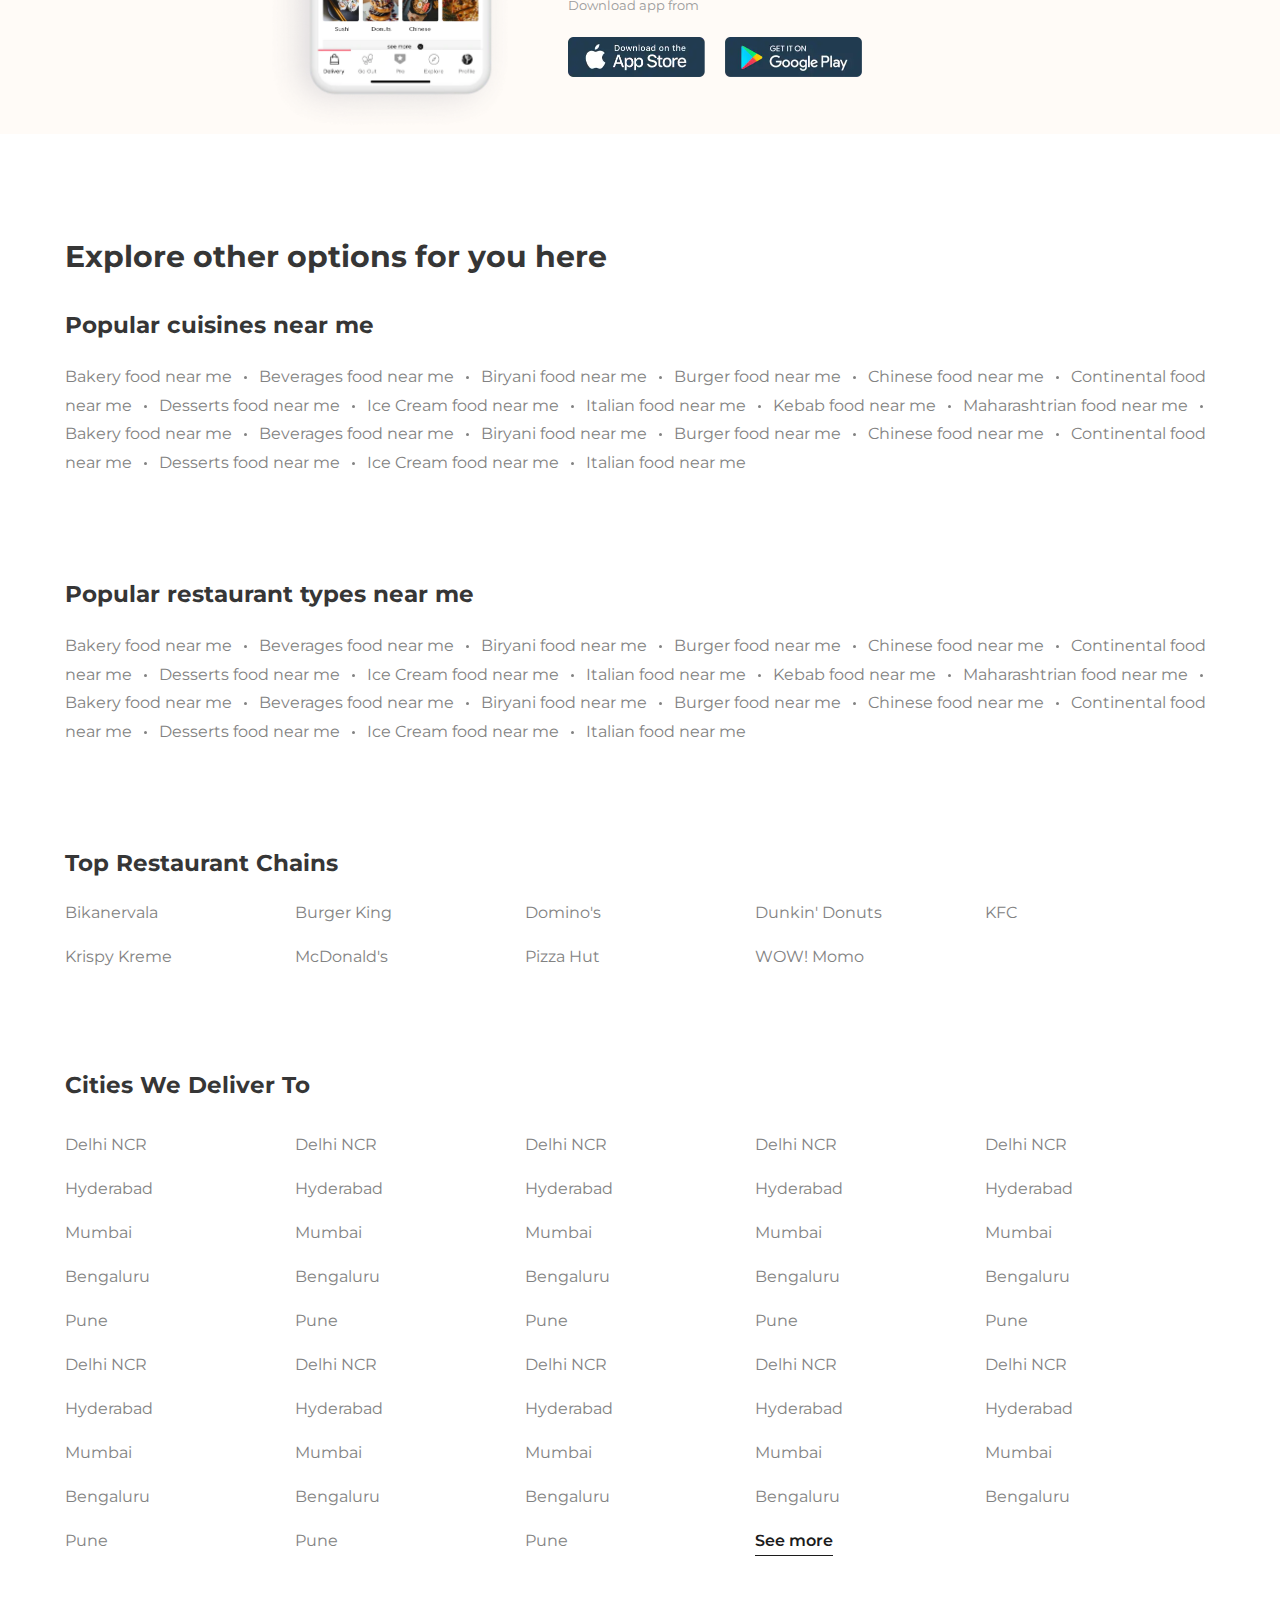
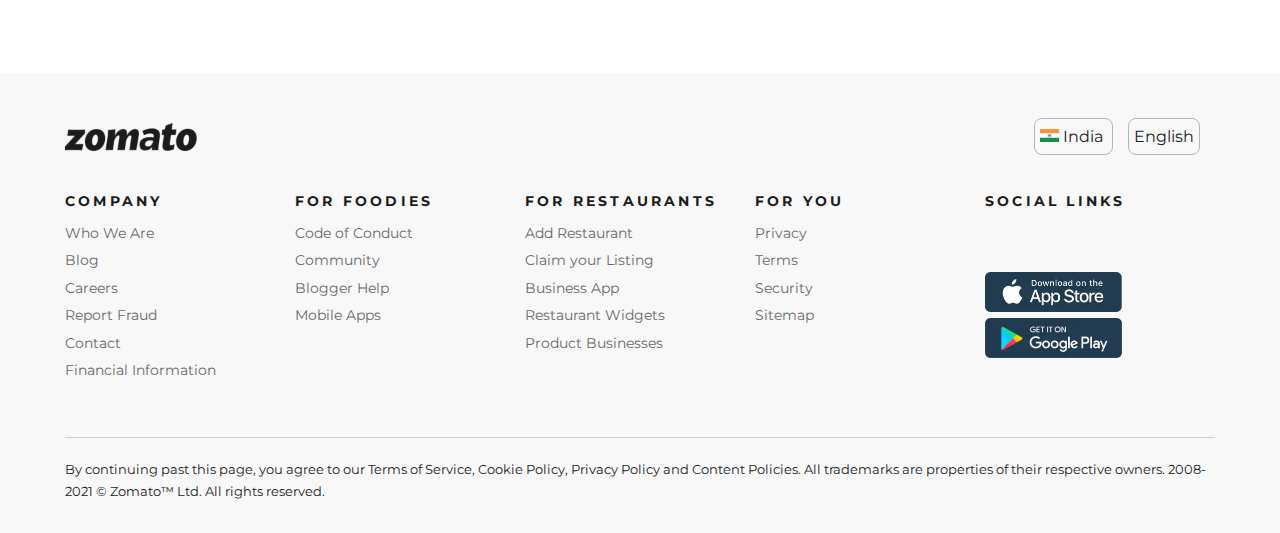
==== commit b1251bd6: "updated_again" ====
--- a/index.html
+++ b/index.html
@@ -11,6 +11,8 @@
     <link href="https://fonts.googleapis.com/css2?family=Poppins:ital,wght@0,100;0,200;0,300;0,400;0,500;0,600;0,700;0,800;0,900;1,100;1,200;1,300;1,400;1,500;1,600;1,700;1,800;1,900&display=swap"
       rel="stylesheet"> -->
 	<link rel="stylesheet" href="style.css">
+	<!-- for connecting css of sign-up -->
+	<link rel="stylesheet" href="./css/signup.css">
 	<!-- <link rel="stylesheet" href="./css/investor-relation.css"> -->
 </head>
 <body>
@@ -24,15 +26,13 @@
                 </label>
 
 				<div class="getapp">
-					<a href="./html/login.html"><i class="fa fa-mobile-alt"></i> Get the App</a>
+					<a href="./html/get-app.html"><i class="fa fa-mobile-alt"></i> Get the App</a>
 				</div>
 				<div class="right-menu">
                     <a href="./html/Add_investor.html">Investor Relations</a>              
                     <a href="./html/Add_restaurant.html">Add Restaurant</a>
 					<a href="./html/login.html">Log in</a>
-					<a href="./html/signup.html">Sign up</a>
-
-				</div>
+					<div class="sign-up-btn">Sign up</div>
 			</nav>
 			<div class="hero-text">
 				<img src="images/logo.webp" width="300">
@@ -40,8 +40,15 @@
 				<div class="search-bar">
 					<div class="search-2">
 						<i class="fa fa-map-marker-alt"></i>
-						<input type="text" placeholder="Punjab">
-						<i class="fa fa-caret-down"></i>
+						<input type="text" placeholder="Punjab" class="loc-icon">
+						<!-- ----- -->
+						<div id="all_city">
+
+						</div>
+
+
+						<!-- ------ -->
+						<i class="fa fa-caret-down" id="drop-icon"></i>
 					</div>
 					<div class="search-3">
 						<i class="fas fa-search"></i>
@@ -156,10 +163,12 @@
                 <i class="fa fa-chevron-right"></i>
             </div>                      
             <div class="local-box">
-                <p class="more">see more <i id="more-items" class="fa fa-chevron-right"></i></p>
+                <p class="more">see more <i id="more-items" class="fa fa-chevron-right"></i><i class="fa fa-chevron-up" id="more-item-up"></i></p>
             </div>
-                  
-            <!-- <div class="local-box">
+               
+			<!-- -------------- -->
+		<div id="show-more-none">
+             <div class="local-box">
                 <p>Firozpur <br> <span>85 places</span></p>
                 <i class="fa fa-chevron-right"></i>
             </div>          
@@ -230,8 +239,10 @@
             <div class="local-box">
                 <p>Tanda<br> <span>22 places</span></p>
                 <i class="fa fa-chevron-right"></i>
-            </div>                         -->
-		
+            </div> 
+	</div>
+		</div>	
+		<!-- -------------- -->
 		</div>
 	</section>
 
@@ -427,7 +438,7 @@
 	<section class="footer-bar">
 		<div class="container">
 			<div class="footer-lang">
-				<img class="footer-logo" src="zomato-black-logo.webp">
+				<img class="footer-logo" src="./images/zomato-black-logo.webp" alt="zomato">
 				<div class="btn-lang-top">
 					<a class="lang-btn" href="#"><img src="images/india-flag.jpg" height="13px"> India <small><i class="fa fa-chevron-down"></i></small></a>
 					<a class="lang-btn" href="#"> <i class="fa fa-globe"></i> English <small><i class="fa fa-chevron-down"></i></small></a>
@@ -484,7 +495,34 @@
 		</div>
 		
 	</section>
-
-	<script src="index.js" type="module"></script>
+  <!-- api_create -->
+	
+
+ 
+	<!-- for sign-up form pop-up will show -->
+	<div class="container-form">
+       <div class="sub-cont-form">
+		<div class="form-container">
+            <h1>Sign up</h1>
+            <i class="fa fa-times" id="cross_mark" aria-hidden="true"></i>
+        </div>
+        <form class="form-container2">
+                <input type="text" placeholder="Full name" class="input-box"><br>
+                <input type="email" placeholder="Email" class="input-box"><br>
+                <input type="checkbox" class="input-check">
+                <p class="form-para"> I agree to Zomato's <span style="color: crimson;">Terms of Service</span>, <span style="color: crimson;">Privacy Policy</span> and <span style="color: crimson;">Content Policies</span><br></p>
+                <button class="account">Create account</button><br>
+                <hr>
+                <p class="or-text">or</p><br>
+                <button class="google-btn"><img src="https://i.pinimg.com/originals/27/fa/9f/27fa9f7a7ce6789c74f3679be56786c8.jpg" alt="google"></button>
+                <p class="form-para2">Already have an account? <span style="color: crimson;">Log in</span></p>
+        </form>
+	   </div>
+    </div>
+
+
+
+	<script src="app.js"></script>
+     <script src="./js/signUp.js"></script>
 </body>
 </html>--- a/css/signup.css
+++ b/css/signup.css
@@ -0,0 +1,136 @@
+@import url('https://fonts.googleapis.com/css2?family=Poppins:wght@300;400;500;600;700;800&display=swap');
+* {
+    margin: 0;
+    padding: 0;
+    box-sizing: border-box;
+}
+.container-form {
+    background-color:rgba(0, 0, 0, 0.7);
+    /* border: 1px solid black; */
+    height: 100%;
+    width: 100%;
+    align-items: center;
+    justify-content: center;
+    top: 1px;
+    /* margin: 0 auto; */
+    /* margin-top: 100px;
+    padding: 20px;
+    background: white;
+    border-radius: 10px; */
+    display: none;
+    position: fixed;
+    /* cursor: pointer; */
+    /* left: 40%; */
+}
+.sign-up-btn {
+    cursor: pointer;
+}
+.sub-cont-form {
+    max-width: 430px;
+    /* max-height: 480px; */
+    display: flex;
+    flex-direction: column;
+    justify-content: center;
+    padding: 30px;
+    border-radius: 10px;
+    background-color: white;
+    box-shadow: 0 1px 5px rgba(0 0 0 / 21%);
+    z-index: 1000;
+    position: relative;
+}
+
+.form-container {
+    display: flex;
+    justify-content: space-between;
+    font-size: 1.3rem;
+    cursor: pointer;
+    /* background-color: red; */
+}
+.form-container h1 {
+    font-size: 2rem;
+    line-height: 2rem;
+    margin: 1rem 0px;
+    font-weight: 500;
+    color: rgb(79, 79, 79);
+    font-family: poppins,sans-serif;
+}
+.form-container2 {
+    height: 80%;
+    /* background-color: pink; */
+    /* border: 2px solid black; */
+    box-sizing: border-box;
+    /* font-size: larger; */
+   
+}
+hr {
+    width: 95%;
+    margin: 0 auto;
+    margin-top: 7px;
+}
+.or-text {
+    background-color: white;
+    width: 20px;
+    font-size:  larger;
+    margin: -15px auto 15px;
+}
+.google-btn img {
+    height: 30px;
+    width: 30px;
+}
+.form-container2 .input-box , .google-btn {
+    /* background-color: deeppink; */
+    width: 95%;
+    height: 15%;
+    /* font-size: large; */
+    margin: 10px;
+    text-align: left;
+    padding: 10px;
+    border: 1px solid black;
+    border-radius: 5px;
+}
+.account {
+    width: 95%;
+    height: 15%;
+    padding: 10px;
+    border-radius: 5px;
+    /* font-size: large; */
+    background-color: white;
+    text-align: center;
+    margin: 0 auto;
+    margin: 10px;
+    border: 1px solid black;
+    margin-top: -10px;
+    cursor: pointer;
+}
+.account:active {
+    color: white;
+    background-color: crimson;
+}
+.google-btn {
+    margin-top: -35px;
+    background-color: white;
+    text-align: center;
+    cursor: pointer;
+    padding: 2px;
+    /* margin: 10px; */
+}
+.input-check {
+    margin-left: 10px;
+    cursor: pointer;
+}
+.form-para {
+     /* border: 2px solid black; */
+     width: 90%;
+     position: relative;
+     top: -20px;
+     text-align: justify;
+     margin-left: 30px;
+}  
+.create {
+    margin-top: -40px;
+    background-color: pink;
+    
+}
+.form-para2 {
+    margin-left: 10px;
+}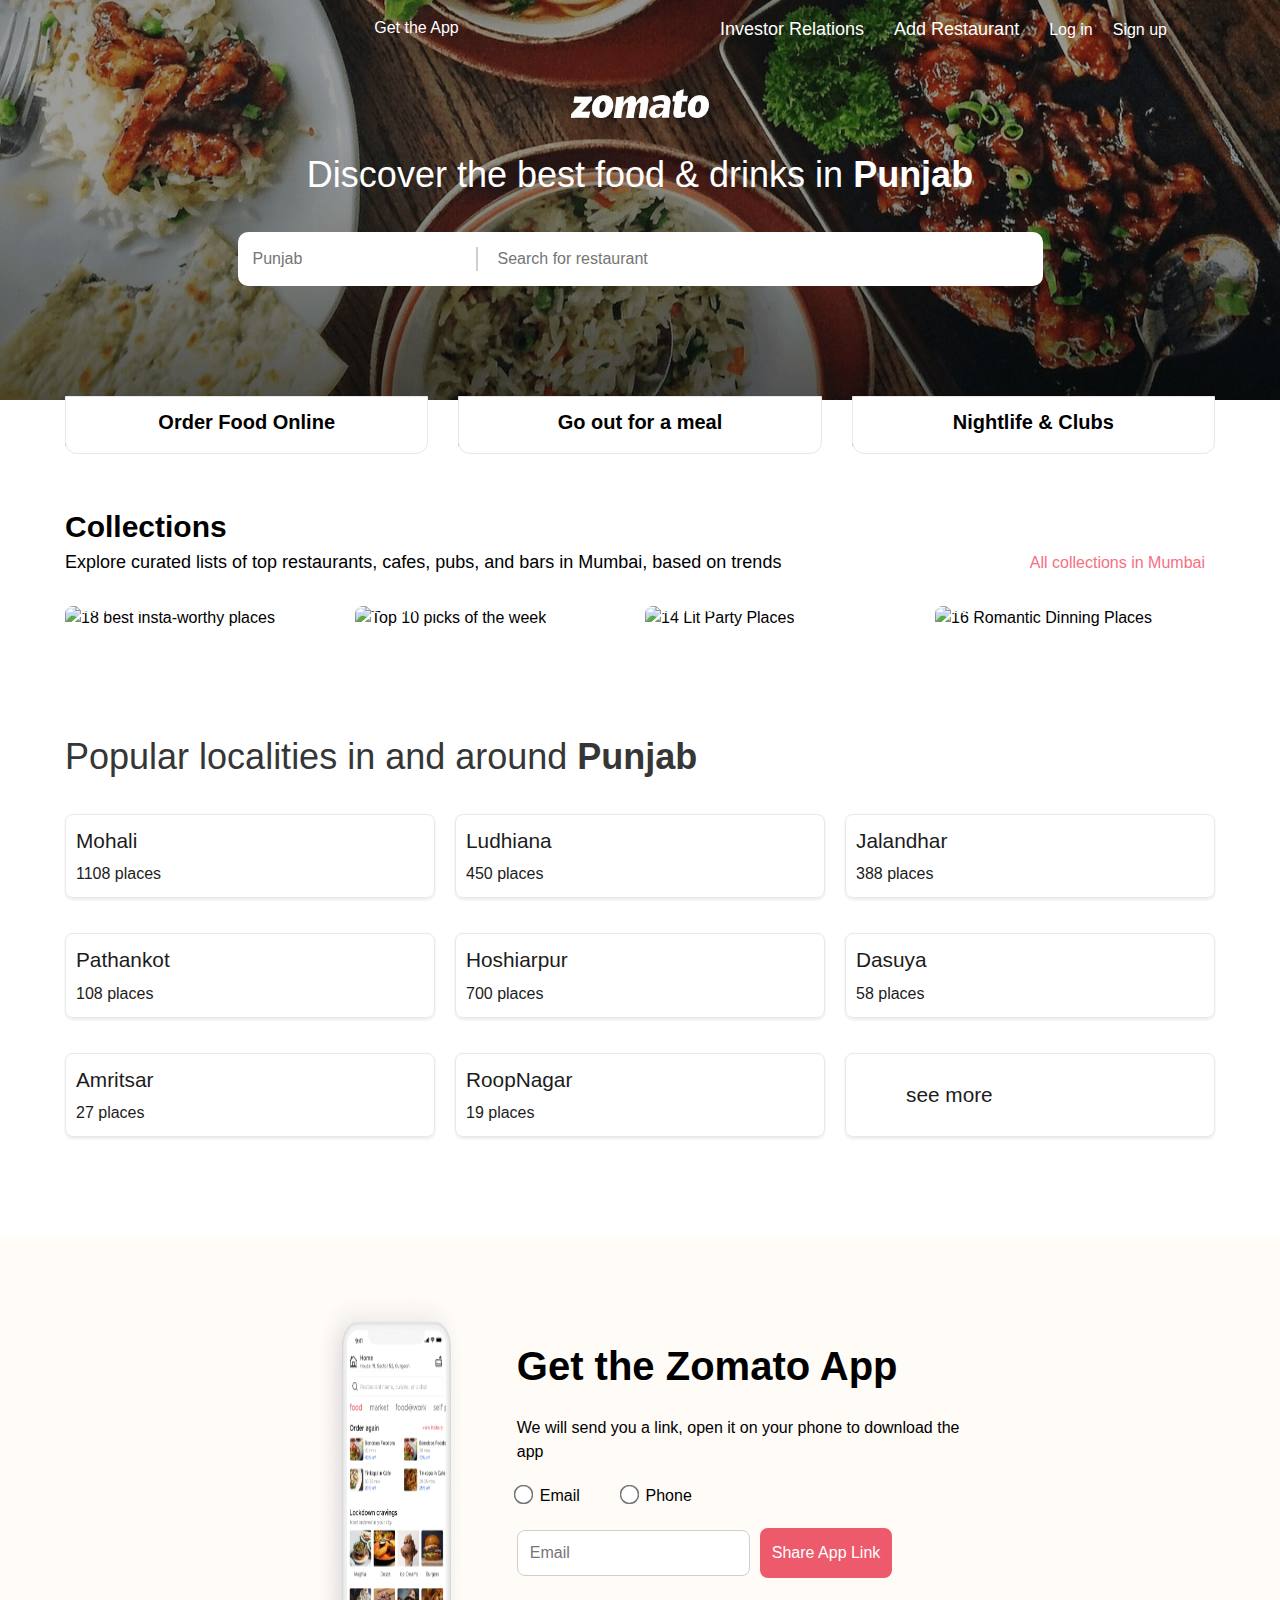
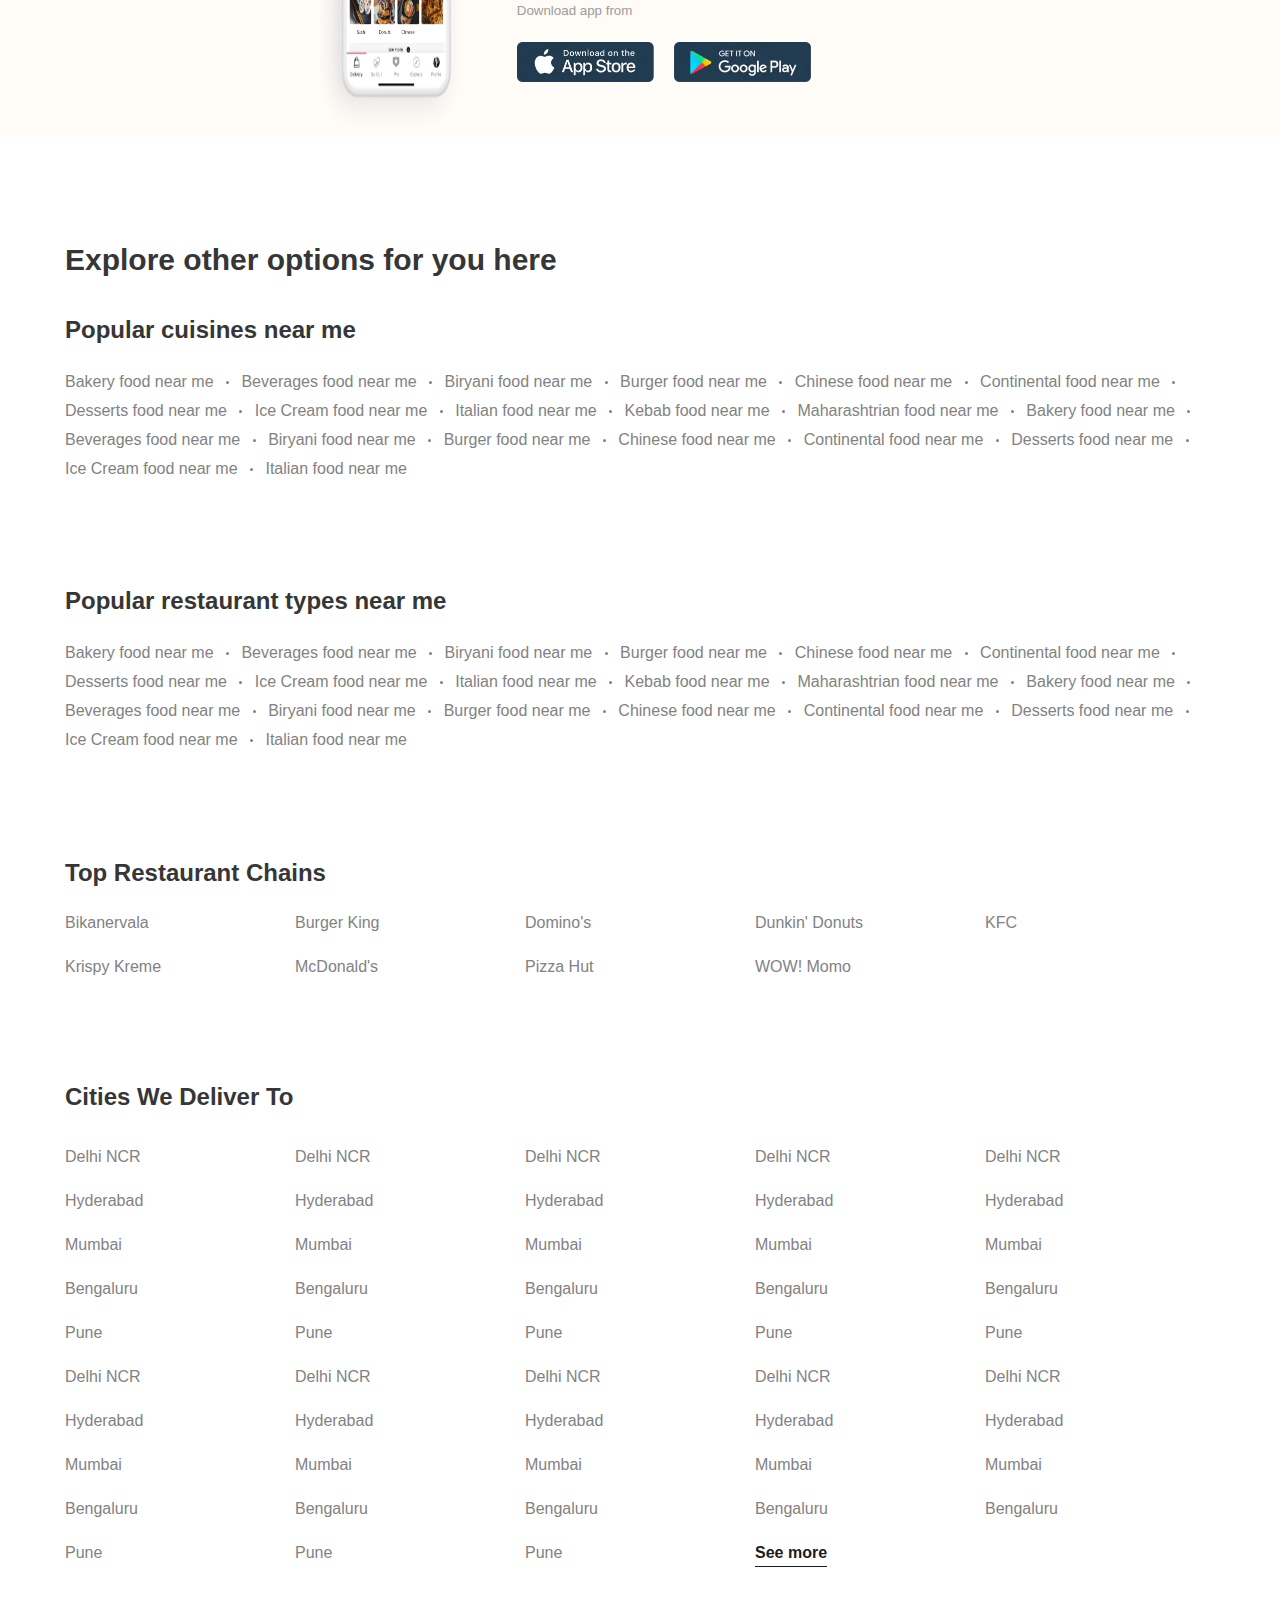
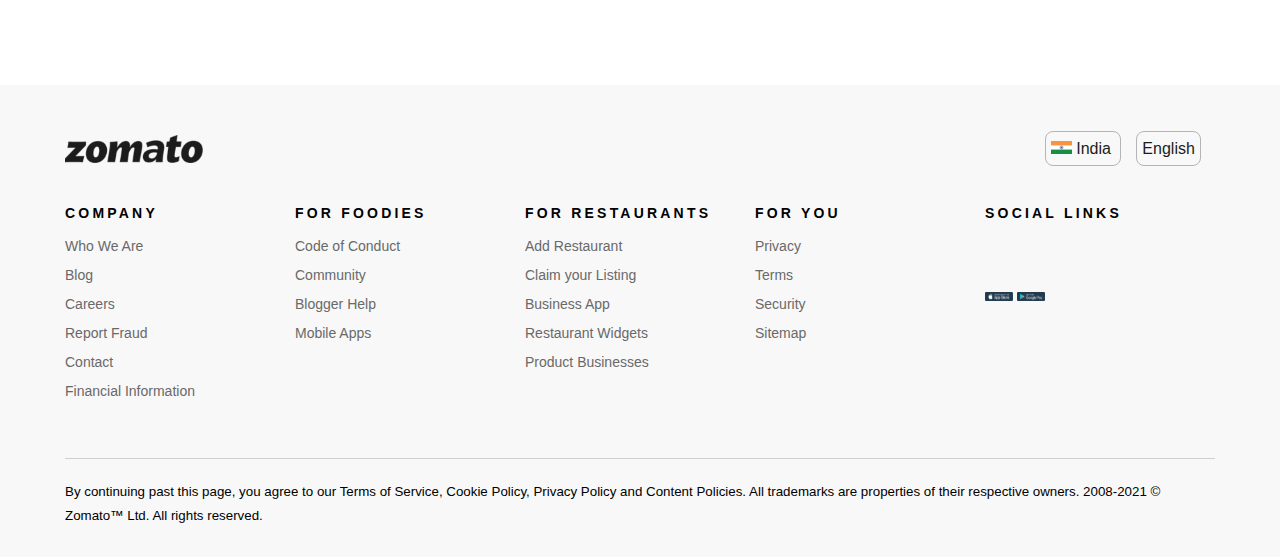
==== commit 0a294a43: "login form is updated" ====
--- a/index.html
+++ b/index.html
@@ -4,16 +4,14 @@
 	<meta charset="utf-8">
 	<meta name="viewport" content="width=device-width, initial-scale=1.0">
 	<title>Zomato_clone</title>
-	<link rel="shortcut icon" href="https://b.zmtcdn.com/images/logo/zomato_logo_2017.png?output-format=webpo">
-	<!-- <link rel="preconnect" href="https://fonts.googleapis.com" /> -->
+    <link rel="icon" href="./images/zomato_logo.png">
 	<link rel="stylesheet" href="https://cdnjs.cloudflare.com/ajax/libs/font-awesome/5.15.2/css/all.min.css" integrity="sha512-HK5fgLBL+xu6dm/Ii3z4xhlSUyZgTT9tuc/hSrtw6uzJOvgRr2a9jyxxT1ely+B+xFAmJKVSTbpM/CuL7qxO8w==" crossorigin="anonymous" />
-	<!-- <link rel="preconnect" href="https://fonts.gstatic.com" crossorigin />
-    <link href="https://fonts.googleapis.com/css2?family=Poppins:ital,wght@0,100;0,200;0,300;0,400;0,500;0,600;0,700;0,800;0,900;1,100;1,200;1,300;1,400;1,500;1,600;1,700;1,800;1,900&display=swap"
-      rel="stylesheet"> -->
+	
 	<link rel="stylesheet" href="style.css">
 	<!-- for connecting css of sign-up -->
 	<link rel="stylesheet" href="./css/signup.css">
-	<!-- <link rel="stylesheet" href="./css/investor-relation.css"> -->
+	<!-- for connecting css file of login -->
+	<link rel="stylesheet" href="./css/login.css">
 </head>
 <body>
 	<!-- Header showcase-->
@@ -29,9 +27,11 @@
 					<a href="./html/get-app.html"><i class="fa fa-mobile-alt"></i> Get the App</a>
 				</div>
 				<div class="right-menu">
-                    <a href="./html/Add_investor.html">Investor Relations</a>              
+                    <a href="./html/Add_investor.html">Investor Relations</a>
+
+
                     <a href="./html/Add_restaurant.html">Add Restaurant</a>
-					<a href="./html/login.html">Log in</a>
+					<div class="log-in-btn">Log in</div>
 					<div class="sign-up-btn">Sign up</div>
 			</nav>
 			<div class="hero-text">
@@ -52,7 +52,7 @@
 					</div>
 					<div class="search-3">
 						<i class="fas fa-search"></i>
-					    <input type="text" class="search-right" placeholder="Search for restaurant">				
+						<input type="text" class="search-right" placeholder="Search for restaurant" >				
 					</div>
 				</div>
 			</div>
@@ -91,8 +91,8 @@
 	<section class="container">
 		<h1>Collections</h1>
 		<div class="collections">
-			<p>Explore curated lists of top restaurants, cafes, pubs, and bars in Punjab, based on trends</p>
-			<a href="#">All collections in Punjab <i class="fa fa-caret-right"></i></a>
+			<p>Explore curated lists of top restaurants, cafes, pubs, and bars in Mumbai, based on trends</p>
+			<a href="#">All collections in Mumbai <i class="fa fa-caret-right"></i></a>
 		</div>
 		<div class="collection-grid">
 			<div class="collection-box">
@@ -519,10 +519,68 @@
         </form>
 	   </div>
     </div>
-
+   
+	 <!-- after clicking account btn next page has to shown -->
+         <div class="container-form">
+            <div class="sub-cont-form">
+				<div class="form-container">
+					<h1>Enter OTP</h1>
+					<i class="fa fa-times" id="cross_mark" aria-hidden="true"></i>
+				</div>
+			</div>
+		 </div>
+
+     <!-- login form for adding pop-up functionality -->
+	 <main class="main">
+        <div class="login-container">
+            <section class="wrapper">
+               
+                <div class="heading flex">
+                    <h1 class="text text-large">Login</h1>
+                    <i class="fa fa-times" id="login_Cross" aria-hidden="true"></i>
+                </div>
+                <div class="send flex">
+                    <div class="send1">
+                        <select>
+                            <option>+91</option>
+                            <option>+88</option>
+                            <option>+67</option>
+                            <option>+90</option>
+                            <option>+89</option>
+                        </select>
+                    
+                        <input type="number" name="phone" id="phone" class="text1 input-control" placeholder="Phone">
+                    </div>
+                    <button class="btn">Send One Time Password</button>
+                </div>
+                <div class="striped">
+                    <span class="striped-line"></span>
+                    <span class="striped-text">or</span>
+                    <span class="striped-line"></span>
+                </div>
+                <div class="method">
+                    <div class="method-control">
+                        <a href="#" class="method-action">
+                            <!-- <i class="ion ion-logo-google"></i> -->
+							<svg xmlns="http://www.w3.org/2000/svg" fill="#EF4F5F" width="24" height="24" viewBox="0 0 20 20" aria-labelledby="icon-svg-title- icon-svg-desc-" role="img" class="login-email"><title>mail-fill</title><path d="M10 9.58c-1.62 0-10-4.76-10-4.76v-0.74c0-0.92 0.74-1.66 1.66-1.66h16.68c0.92 0 1.66 0.74 1.66 1.66l-0.020 0.84c0 0-8.28 4.66-9.98 4.66zM10 11.86c1.78 0 9.98-4.46 9.98-4.46l0.020 10c0 0.92-0.74 1.66-1.66 1.66h-16.68c-0.92 0-1.66-0.74-1.66-1.66l0.020-10c0 0 8.36 4.46 9.98 4.46z" ></path></svg>
+                            <!-- <i class="fa-solid fa-envelope" style="color: red; "></i> -->
+                            <span>Continue with Email</span>
+                        </a>
+                    </div>
+                    <div class="method-control">
+                        <a href="#" class="method-action">
+                            <img src="../images/login/icon.png" alt="">
+                            <span>Continue with Google</span>
+                        </a>
+                    </div>
+                </div>
+            </section>
+        </div>
+    </main>
 
 
 	<script src="app.js"></script>
-     <script src="./js/signUp.js"></script>
+    <script src="./js/signUp.js"></script>
+    <script src="./js/login.js"></script>
 </body>
 </html>--- a/css/login.css
+++ b/css/login.css
@@ -0,0 +1,204 @@
+:root {
+  --color-white: #ffffff;
+  --color-gray: #80868b;
+  --color-grayish: #dadce0;
+  --shadow-large: 0 10px 15px -3px rgba(0, 0, 0, 0.1),
+    0 4px 6px -2px rgba(0, 0, 0, 0.05);
+}
+
+html {
+  font-size: 100%;
+  font-size-adjust: 100%;
+  box-sizing: border-box;
+  scroll-behavior: smooth;
+}
+
+* {
+  padding: 0;
+  margin: 0;
+  box-sizing: inherit;
+}
+
+body {
+  font-family: Okra, Helvetica, sans-serif;
+  font-size: 1rem;
+  font-weight: normal;
+  line-height: 1.5;
+  color: var(--color-black);
+  background: var(--color-light);
+}
+
+.heading {
+  display: flex;
+  justify-content: space-between;
+  margin-top: -15px;
+  font-size: 1rem;
+    line-height: 2rem;
+    /* margin: 1.5rem 0px; */
+    font-weight:100;
+    color: rgb(79, 79, 79);
+    /* border: 2px solid black; */
+}
+img {
+  width: 12%;
+  /* border: 2px solid black; */
+}
+.login-email {
+  width: 12%;
+  height: 10%;
+  padding: 8px;
+  /* border: 2px solid black; */
+}
+
+.send {
+  display: flex;
+  justify-content: space-between;
+  margin-top: 20px;
+  flex-direction: column;
+  gap: 10px;
+  /* border: 2px solid green; */
+  box-sizing: border-box;
+}
+.send1{
+  display: flex;
+  border: 1px solid rgb(207, 207, 207);
+  border-radius: 0.5rem;
+  /* border: 3px solid;
+  background-color: pink; */
+}
+select{
+  /* width: 16%; */
+  /* height: -1%; */
+  /* padding-top: 0%; */
+  /* margin-top: 5%; */
+  border: none;
+  margin: 10px;
+  /* border: 2px solid yellow; */
+}
+.text1{
+    width: 79%;
+    padding: 10px;
+    display: flex;
+    align-items: center;
+    justify-content: center;
+    font-size: 1.2rem;
+    margin: 10px;
+    border: none;
+    /* background-color: red; */
+    border-left: 1px solid rgb(207, 207, 207);
+}
+.btn {
+
+  background: border-box rgb(239, 79, 95);
+  border-color: rgb(239, 79, 95);
+  color: var(--color-white);
+  outline: none;
+  /* box-shadow: rgb(0 0 0 / 16%) 0px 0.4rem 0.6rem; */
+  box-shadow: var();
+  /* width: 96%; */
+  /* height: 94%; */
+  padding: 10px;
+  display: flex;
+  /* border: 4px solid black; */
+  align-items: center;
+  text-align: center;
+  justify-content: center;
+  font-size: 1rem;
+  font-weight: lighter;
+  border-radius: 0.3rem;
+  gap: 2rem;
+  flex-direction: column;
+  /* padding: 4%; */
+  margin-top: 5%;
+
+}
+.input-control {
+  /* background-color:var(--color-grayish); */
+  color: var(--color-black);
+  
+}
+.log-in-btn {
+  cursor: pointer;
+  margin-right: 20px;
+  /* border: 2px solid white; */
+}
+.login-container {
+  background-color: rgba(0, 0, 0, 0.7);
+  display: none;
+  justify-content: center;
+  align-items: center;
+  width: 100%;
+  height: 100%;
+  top: 1px;
+  position: fixed;
+  
+}
+.main .wrapper {
+  max-width: 28rem;
+  display: flex;
+  flex-direction: column;
+  justify-content: center;
+  box-sizing: border-box;
+  position: relative;
+  z-index: 1000;
+  /* width: 100%; */
+  margin: 2rem auto;
+  padding: 2rem 2.5rem;
+  /* border:1px solid red; */
+  outline: none;
+  border-radius: 0.25rem;
+  color: var(--color-black);
+  background: var(--color-white);
+  box-shadow: var(--shadow-large);
+}
+.main .wrapper .form .input-control {
+  display: flex;
+  align-items: center;
+  justify-content: space-between;
+  margin-bottom: 1.25rem;
+}
+
+.main .wrapper .striped {
+  display: flex;
+  flex-direction: row;
+  justify-content: center;
+  align-items: center;
+  margin: 2rem 0;
+}
+.main .wrapper .striped-line {
+  flex: auto;
+  flex-basis: auto;
+  border: none;
+  outline: none;
+  height: 2px;
+  background: var(--color-grayish);
+}
+.main .wrapper .striped-text {
+  font-family: inherit;
+  font-size: 1rem;
+  font-weight: 500;
+  line-height: inherit;
+  color: var(--color-black);
+  margin: 0px 0.5rem;
+}
+.main .wrapper .method-control {
+  margin-bottom: 1rem;
+  
+}
+.main .wrapper .method-action {
+  line-height: inherit;
+  display: flex;
+  justify-content: center;
+  align-items: center;
+  width: 100%;
+ border: 1px solid rgb(207, 207, 207);
+  border-radius: 0.5rem;
+  text-decoration: none;
+  letter-spacing: 1px;
+  word-spacing: 1px;
+  color: rgb(105, 105, 105);
+  /* border: 2px solid green; */
+}
+.main .wrapper .method-action:hover {
+  background: var(--color-light);
+}
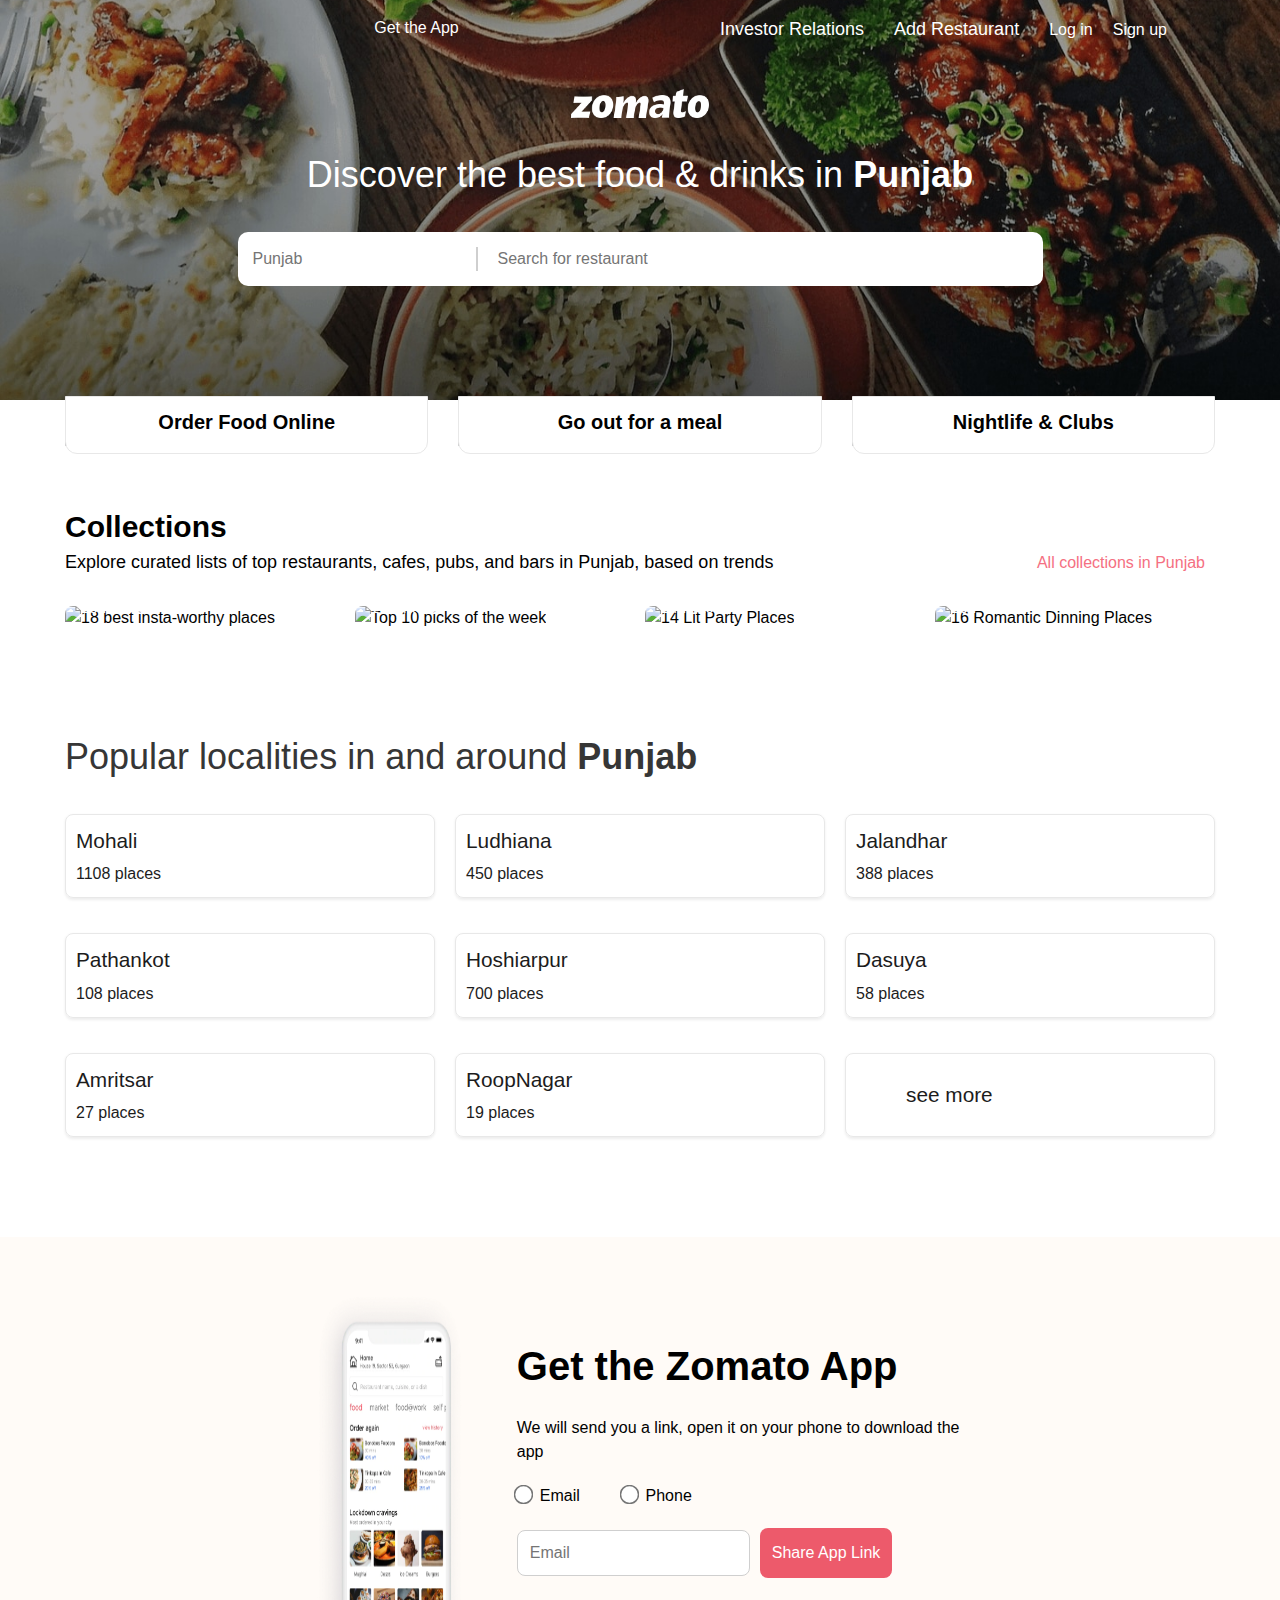
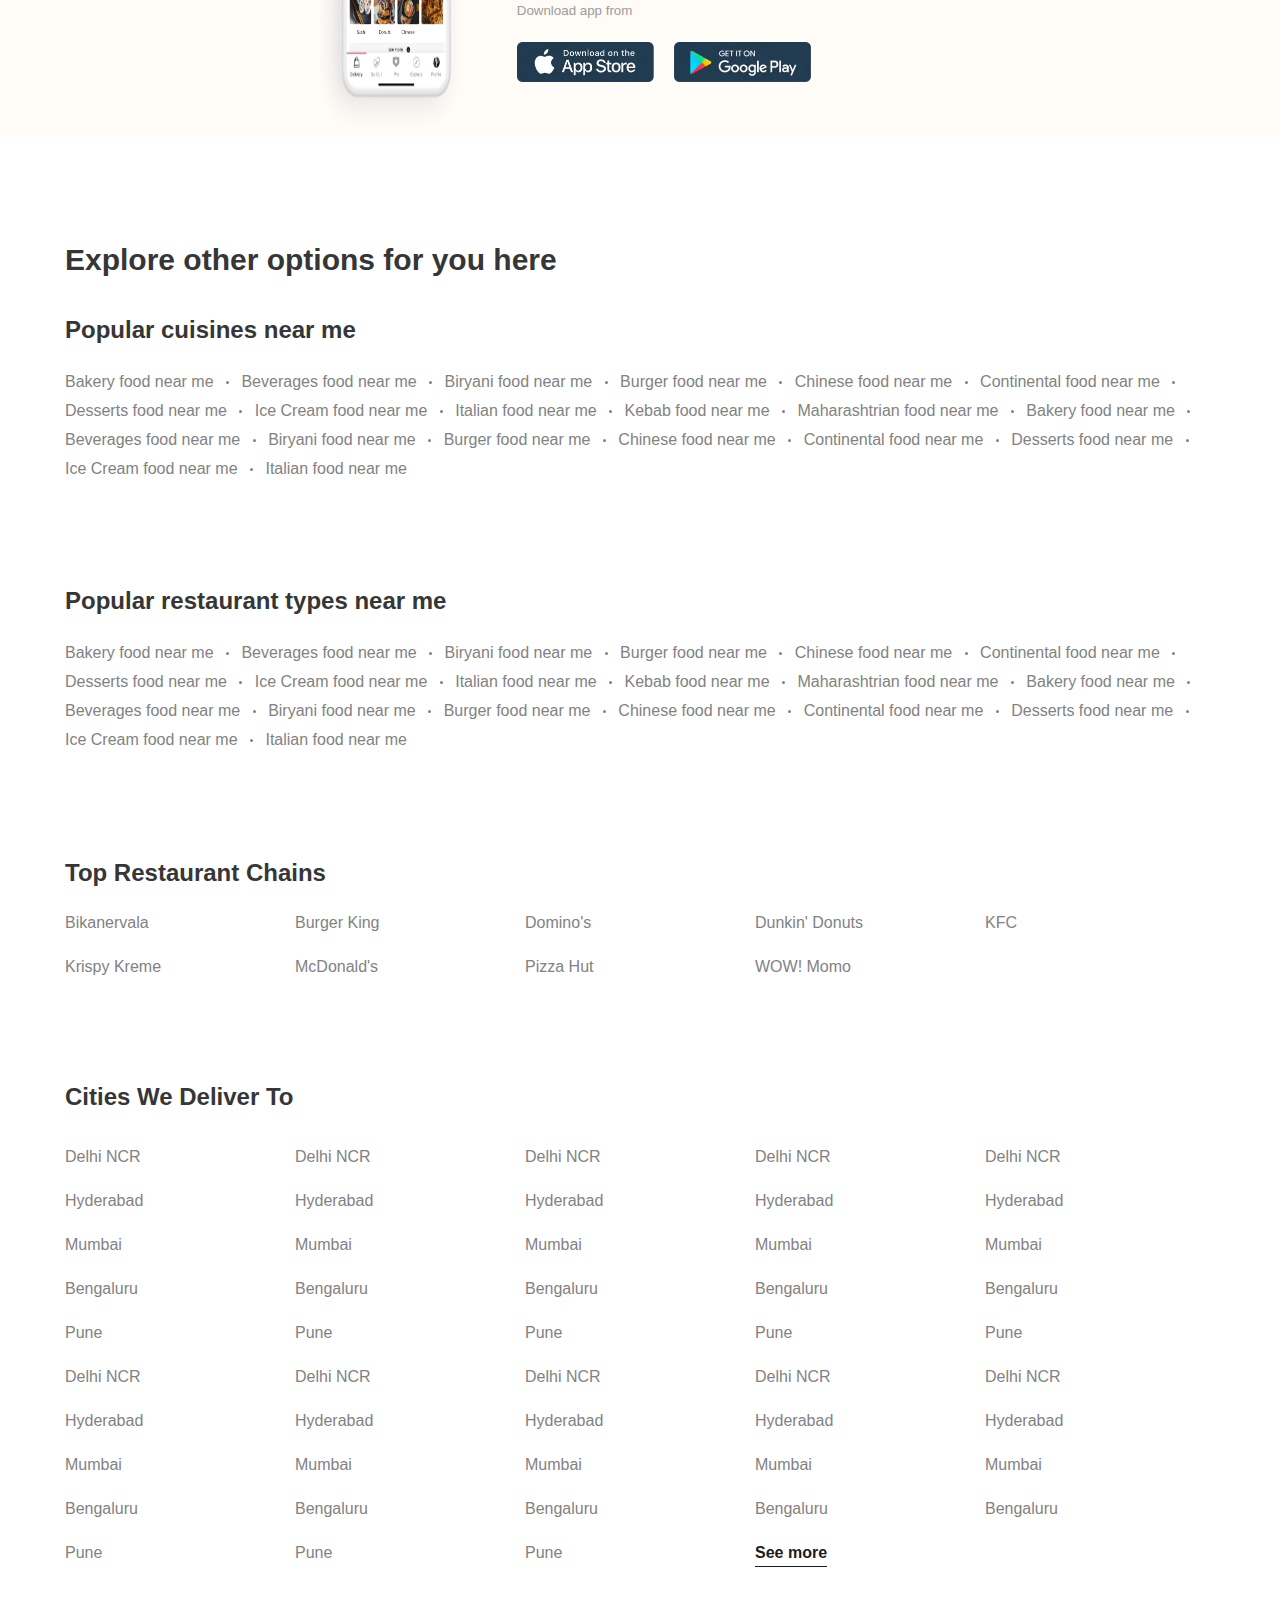
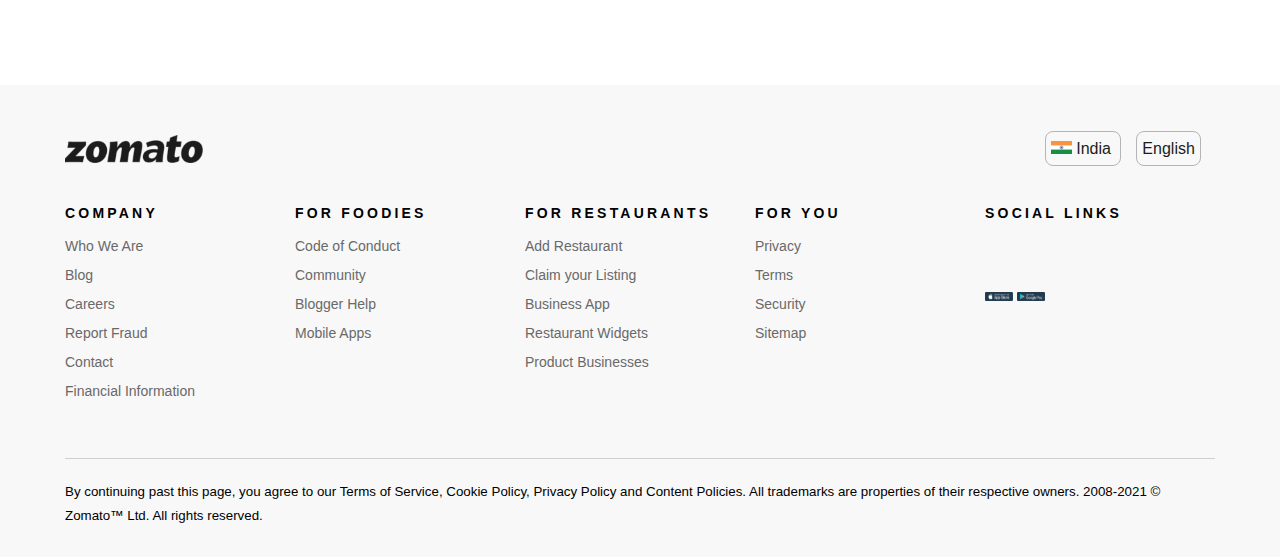
==== commit 201a9f22: "Merge branch 'main' into rituwork" ====
--- a/index.html
+++ b/index.html
@@ -4,7 +4,9 @@
 	<meta charset="utf-8">
 	<meta name="viewport" content="width=device-width, initial-scale=1.0">
 	<title>Zomato_clone</title>
+
     <link rel="icon" href="./images/zomato_logo.png">
+  <link rel="preconnect" href="https://fonts.googleapis.com" /> 
 	<link rel="stylesheet" href="https://cdnjs.cloudflare.com/ajax/libs/font-awesome/5.15.2/css/all.min.css" integrity="sha512-HK5fgLBL+xu6dm/Ii3z4xhlSUyZgTT9tuc/hSrtw6uzJOvgRr2a9jyxxT1ely+B+xFAmJKVSTbpM/CuL7qxO8w==" crossorigin="anonymous" />
 	
 	<link rel="stylesheet" href="style.css">
@@ -27,9 +29,7 @@
 					<a href="./html/get-app.html"><i class="fa fa-mobile-alt"></i> Get the App</a>
 				</div>
 				<div class="right-menu">
-                    <a href="./html/Add_investor.html">Investor Relations</a>
-
-
+                    <a href="./html/Add_investor.html">Investor Relations</a>              
                     <a href="./html/Add_restaurant.html">Add Restaurant</a>
 					<div class="log-in-btn">Log in</div>
 					<div class="sign-up-btn">Sign up</div>
@@ -52,7 +52,7 @@
 					</div>
 					<div class="search-3">
 						<i class="fas fa-search"></i>
-						<input type="text" class="search-right" placeholder="Search for restaurant" >				
+					    <input type="text" class="search-right" placeholder="Search for restaurant">				
 					</div>
 				</div>
 			</div>
@@ -91,8 +91,8 @@
 	<section class="container">
 		<h1>Collections</h1>
 		<div class="collections">
-			<p>Explore curated lists of top restaurants, cafes, pubs, and bars in Mumbai, based on trends</p>
-			<a href="#">All collections in Mumbai <i class="fa fa-caret-right"></i></a>
+			<p>Explore curated lists of top restaurants, cafes, pubs, and bars in Punjab, based on trends</p>
+			<a href="#">All collections in Punjab <i class="fa fa-caret-right"></i></a>
 		</div>
 		<div class="collection-grid">
 			<div class="collection-box">
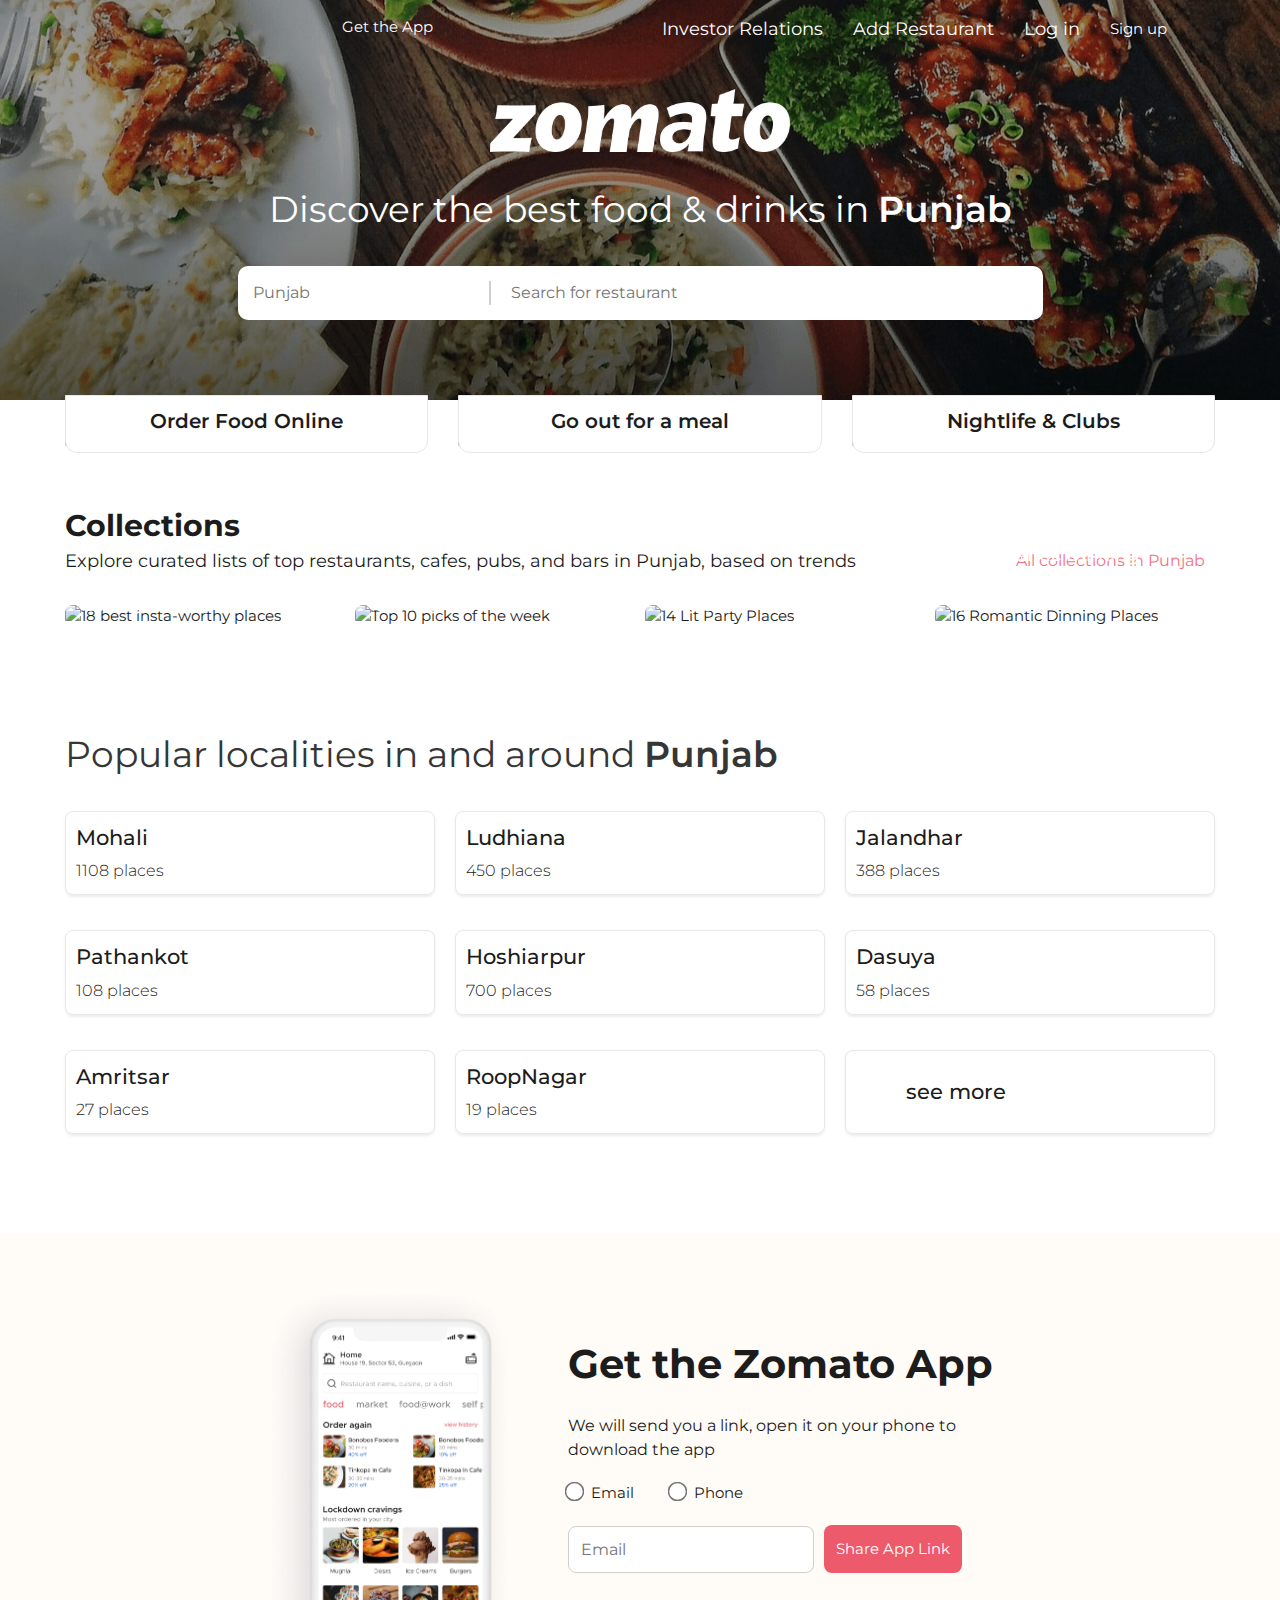
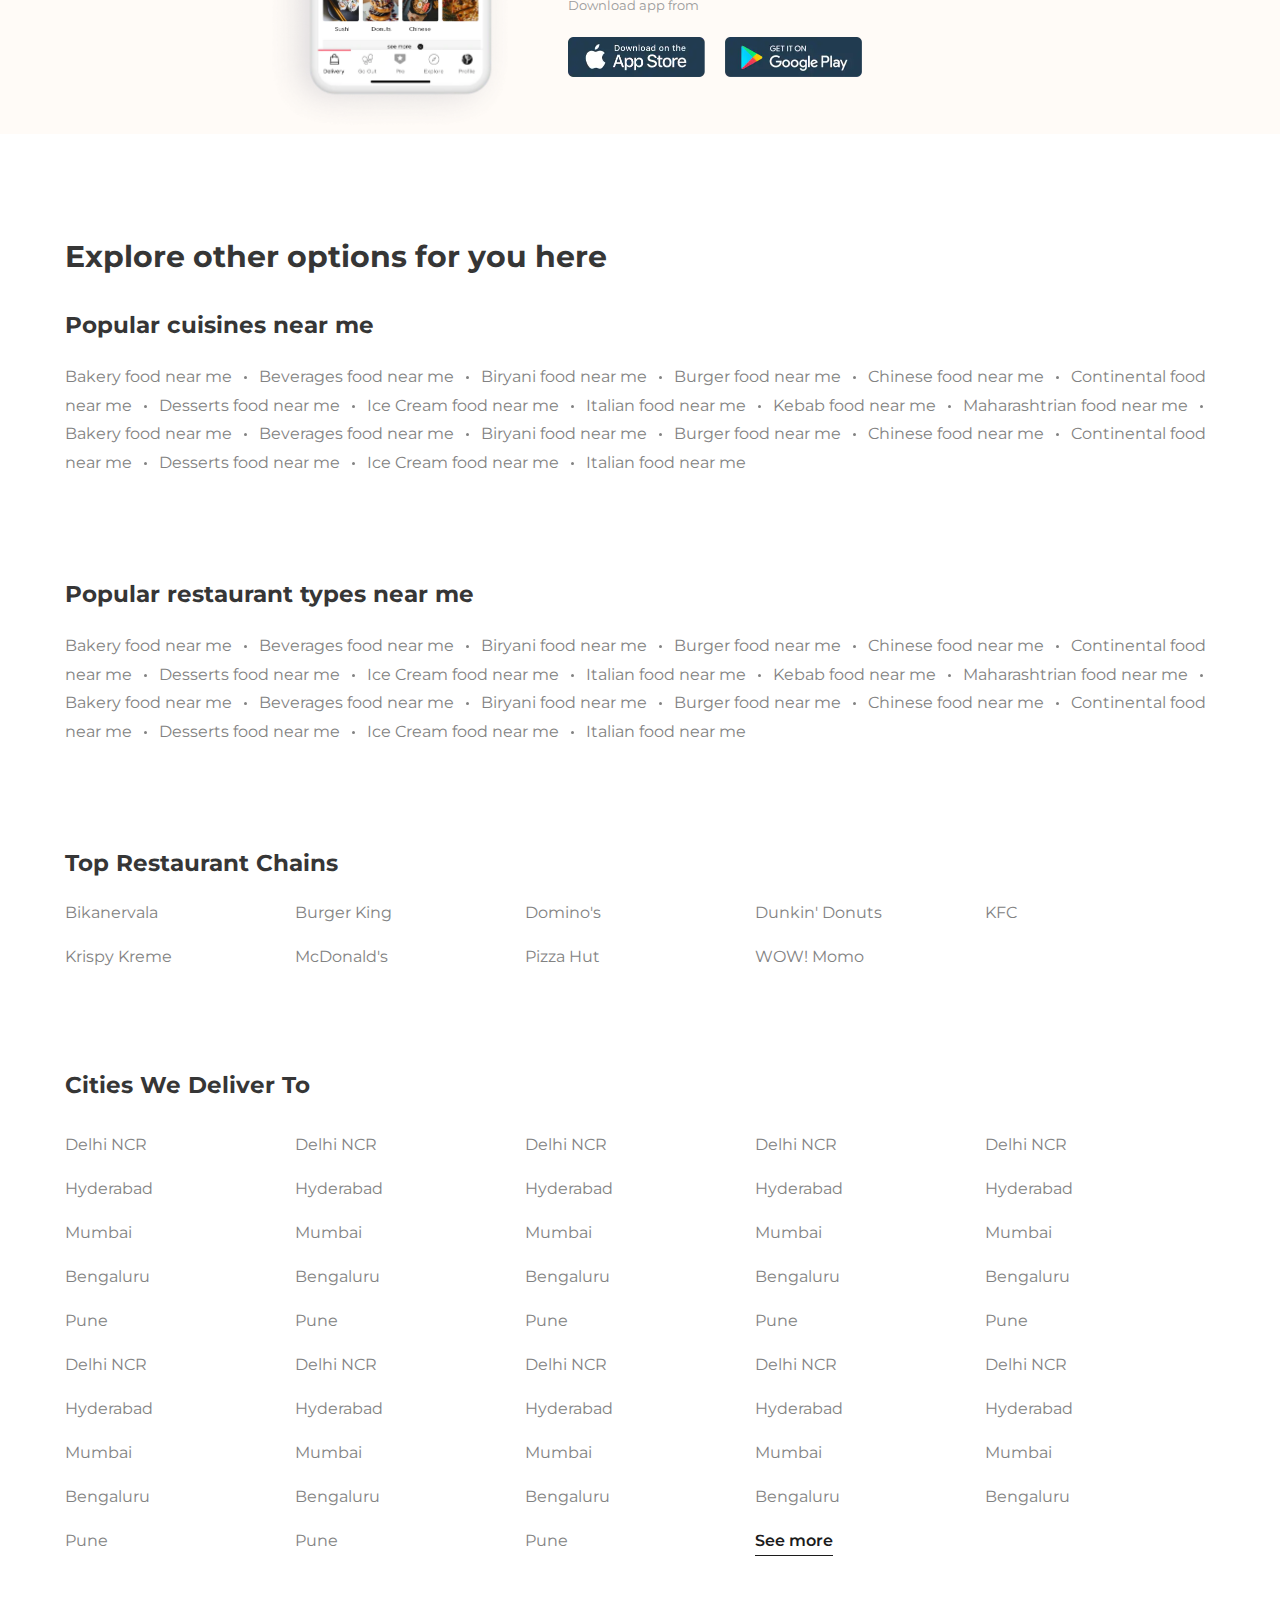
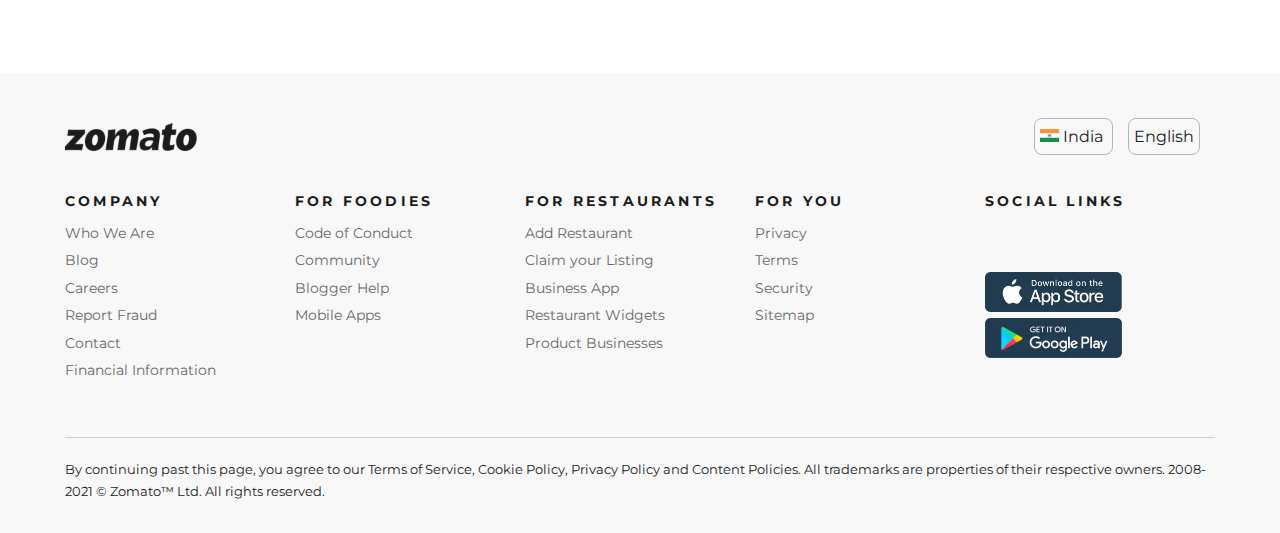
==== commit 2d9da88b: "chnages_done" ====
--- a/index.html
+++ b/index.html
@@ -4,16 +4,16 @@
 	<meta charset="utf-8">
 	<meta name="viewport" content="width=device-width, initial-scale=1.0">
 	<title>Zomato_clone</title>
-
-    <link rel="icon" href="./images/zomato_logo.png">
-  <link rel="preconnect" href="https://fonts.googleapis.com" /> 
+	<link rel="shortcut icon" href="https://b.zmtcdn.com/images/logo/zomato_logo_2017.png?output-format=webpo">
+	<!-- <link rel="preconnect" href="https://fonts.googleapis.com" /> -->
 	<link rel="stylesheet" href="https://cdnjs.cloudflare.com/ajax/libs/font-awesome/5.15.2/css/all.min.css" integrity="sha512-HK5fgLBL+xu6dm/Ii3z4xhlSUyZgTT9tuc/hSrtw6uzJOvgRr2a9jyxxT1ely+B+xFAmJKVSTbpM/CuL7qxO8w==" crossorigin="anonymous" />
-	
+	<!-- <link rel="preconnect" href="https://fonts.gstatic.com" crossorigin />
+    <link href="https://fonts.googleapis.com/css2?family=Poppins:ital,wght@0,100;0,200;0,300;0,400;0,500;0,600;0,700;0,800;0,900;1,100;1,200;1,300;1,400;1,500;1,600;1,700;1,800;1,900&display=swap"
+      rel="stylesheet"> -->
 	<link rel="stylesheet" href="style.css">
 	<!-- for connecting css of sign-up -->
 	<link rel="stylesheet" href="./css/signup.css">
-	<!-- for connecting css file of login -->
-	<link rel="stylesheet" href="./css/login.css">
+	<!-- <link rel="stylesheet" href="./css/investor-relation.css"> -->
 </head>
 <body>
 	<!-- Header showcase-->
@@ -31,7 +31,7 @@
 				<div class="right-menu">
                     <a href="./html/Add_investor.html">Investor Relations</a>              
                     <a href="./html/Add_restaurant.html">Add Restaurant</a>
-					<div class="log-in-btn">Log in</div>
+					<a href="./html/login.html">Log in</a>
 					<div class="sign-up-btn">Sign up</div>
 			</nav>
 			<div class="hero-text">
@@ -40,7 +40,7 @@
 				<div class="search-bar">
 					<div class="search-2">
 						<i class="fa fa-map-marker-alt"></i>
-						<input type="text" placeholder="Punjab" class="loc-icon">
+						<input type="text" placeholder="Punjab" class="city_location">
 						<!-- ----- -->
 						<div id="all_city">
 
@@ -519,68 +519,10 @@
         </form>
 	   </div>
     </div>
-   
-	 <!-- after clicking account btn next page has to shown -->
-         <div class="container-form">
-            <div class="sub-cont-form">
-				<div class="form-container">
-					<h1>Enter OTP</h1>
-					<i class="fa fa-times" id="cross_mark" aria-hidden="true"></i>
-				</div>
-			</div>
-		 </div>
-
-     <!-- login form for adding pop-up functionality -->
-	 <main class="main">
-        <div class="login-container">
-            <section class="wrapper">
-               
-                <div class="heading flex">
-                    <h1 class="text text-large">Login</h1>
-                    <i class="fa fa-times" id="login_Cross" aria-hidden="true"></i>
-                </div>
-                <div class="send flex">
-                    <div class="send1">
-                        <select>
-                            <option>+91</option>
-                            <option>+88</option>
-                            <option>+67</option>
-                            <option>+90</option>
-                            <option>+89</option>
-                        </select>
-                    
-                        <input type="number" name="phone" id="phone" class="text1 input-control" placeholder="Phone">
-                    </div>
-                    <button class="btn">Send One Time Password</button>
-                </div>
-                <div class="striped">
-                    <span class="striped-line"></span>
-                    <span class="striped-text">or</span>
-                    <span class="striped-line"></span>
-                </div>
-                <div class="method">
-                    <div class="method-control">
-                        <a href="#" class="method-action">
-                            <!-- <i class="ion ion-logo-google"></i> -->
-							<svg xmlns="http://www.w3.org/2000/svg" fill="#EF4F5F" width="24" height="24" viewBox="0 0 20 20" aria-labelledby="icon-svg-title- icon-svg-desc-" role="img" class="login-email"><title>mail-fill</title><path d="M10 9.58c-1.62 0-10-4.76-10-4.76v-0.74c0-0.92 0.74-1.66 1.66-1.66h16.68c0.92 0 1.66 0.74 1.66 1.66l-0.020 0.84c0 0-8.28 4.66-9.98 4.66zM10 11.86c1.78 0 9.98-4.46 9.98-4.46l0.020 10c0 0.92-0.74 1.66-1.66 1.66h-16.68c-0.92 0-1.66-0.74-1.66-1.66l0.020-10c0 0 8.36 4.46 9.98 4.46z" ></path></svg>
-                            <!-- <i class="fa-solid fa-envelope" style="color: red; "></i> -->
-                            <span>Continue with Email</span>
-                        </a>
-                    </div>
-                    <div class="method-control">
-                        <a href="#" class="method-action">
-                            <img src="../images/login/icon.png" alt="">
-                            <span>Continue with Google</span>
-                        </a>
-                    </div>
-                </div>
-            </section>
-        </div>
-    </main>
+
 
 
 	<script src="app.js"></script>
-    <script src="./js/signUp.js"></script>
-    <script src="./js/login.js"></script>
+     <script src="./js/signUp.js"></script>
 </body>
 </html>--- a/style.css
+++ b/style.css
@@ -175,6 +175,15 @@
 	display: none;
 	
 }
+
+#drop-icon{
+	transform: rotate(180deg);
+    /* margin-left: 200px;
+	margin-top: -20px; */
+    /* justify-content: center;
+    align-items: center; */
+}
+
 /* ----- */
 
 .order-cat .hover{
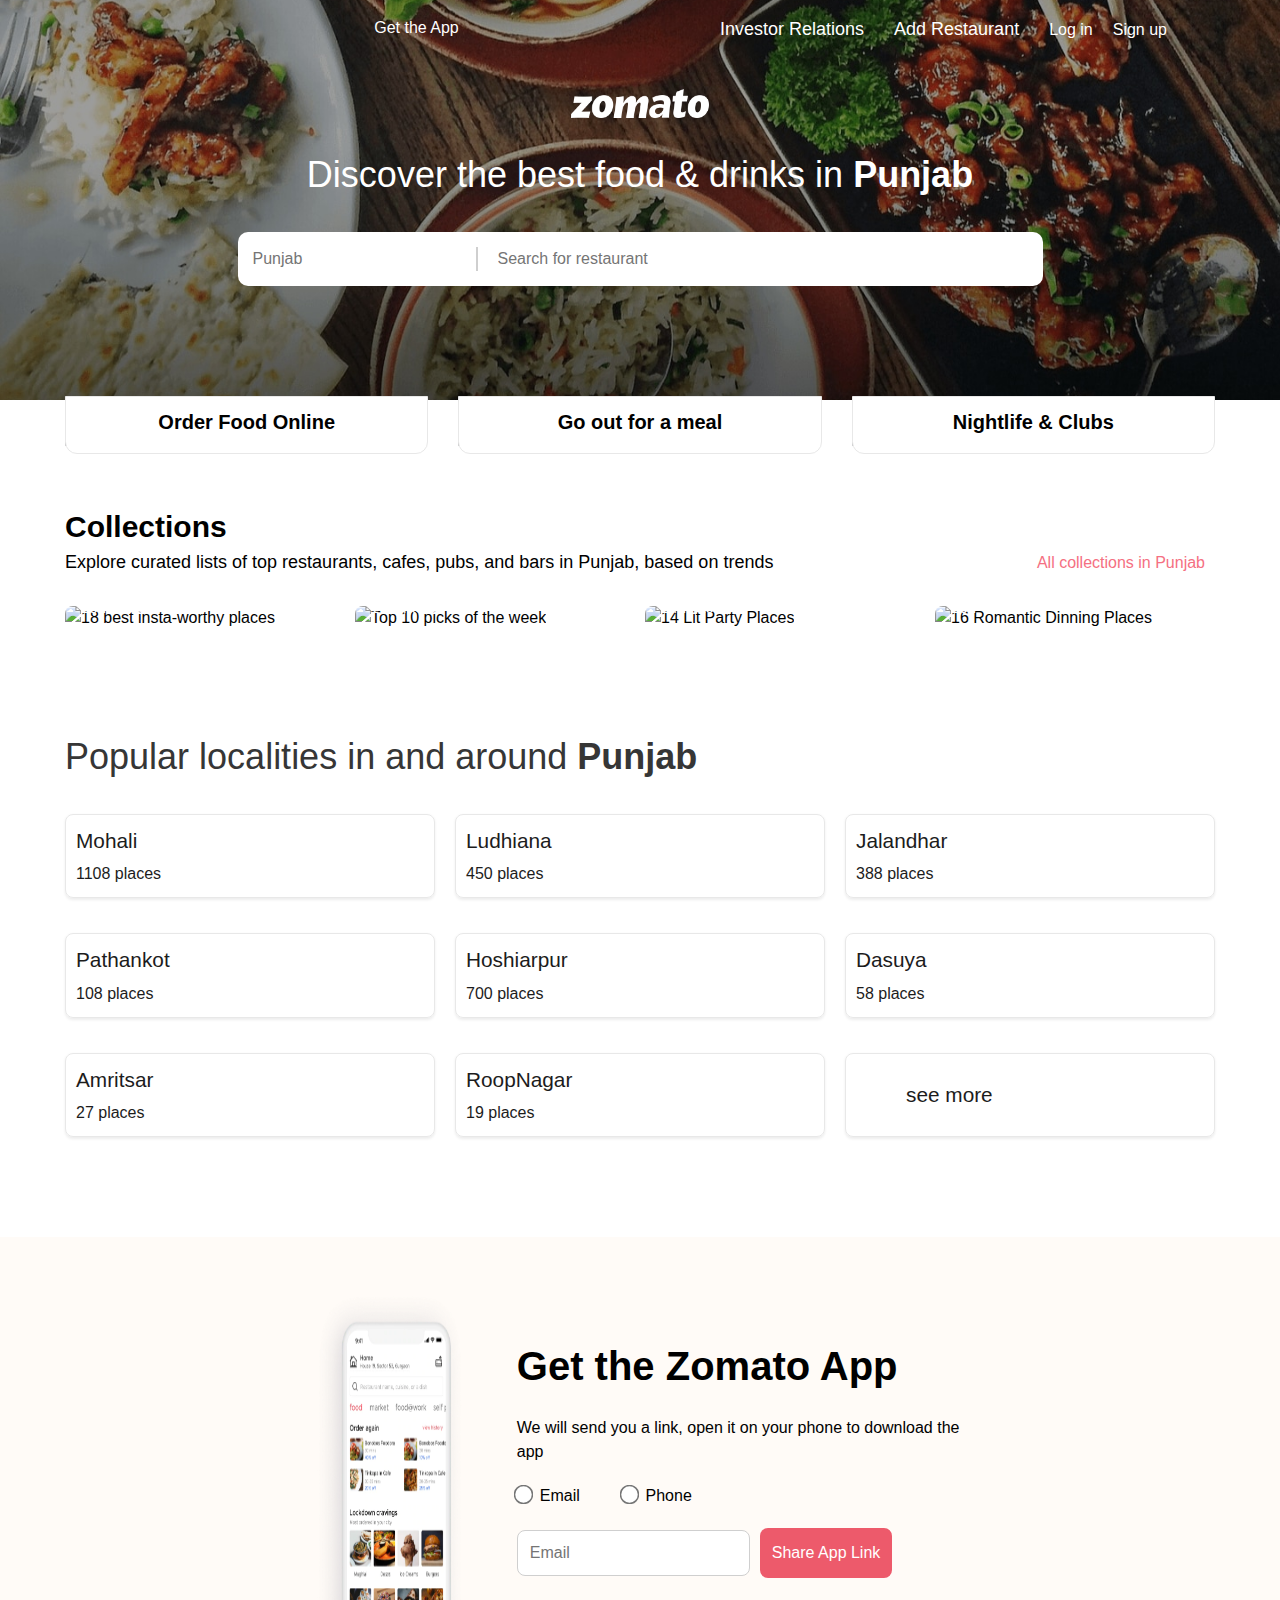
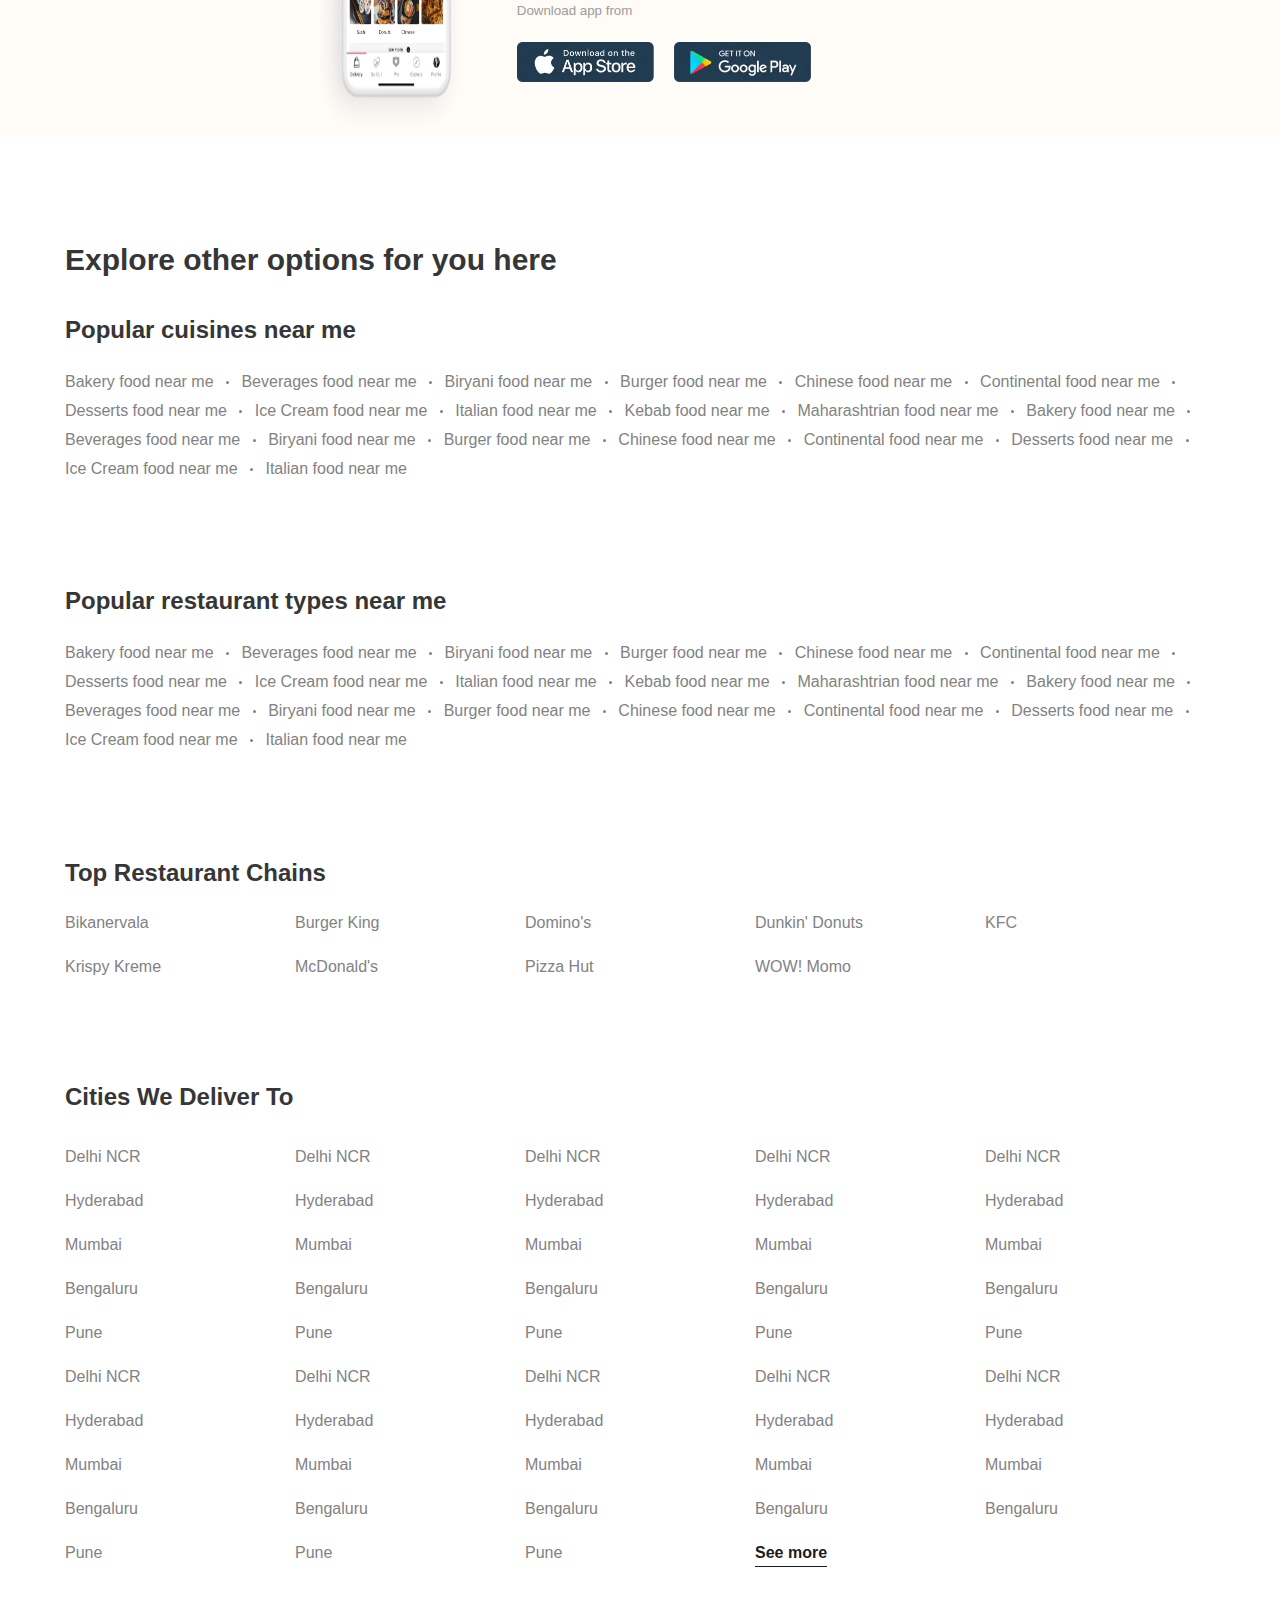
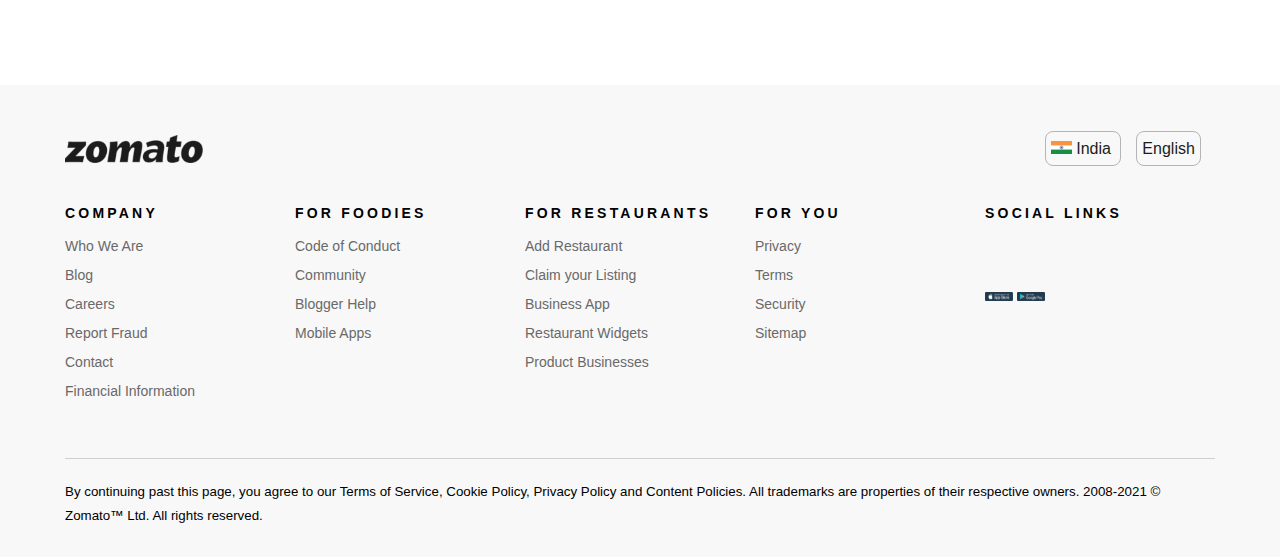
==== commit d4061635: "Merge pull request #20 from RSwebdevelop/rnjn_zomato" ====
--- a/index.html
+++ b/index.html
@@ -4,16 +4,16 @@
 	<meta charset="utf-8">
 	<meta name="viewport" content="width=device-width, initial-scale=1.0">
 	<title>Zomato_clone</title>
-	<link rel="shortcut icon" href="https://b.zmtcdn.com/images/logo/zomato_logo_2017.png?output-format=webpo">
-	<!-- <link rel="preconnect" href="https://fonts.googleapis.com" /> -->
+
+    <link rel="icon" href="./images/zomato_logo.png">
+  <link rel="preconnect" href="https://fonts.googleapis.com" /> 
 	<link rel="stylesheet" href="https://cdnjs.cloudflare.com/ajax/libs/font-awesome/5.15.2/css/all.min.css" integrity="sha512-HK5fgLBL+xu6dm/Ii3z4xhlSUyZgTT9tuc/hSrtw6uzJOvgRr2a9jyxxT1ely+B+xFAmJKVSTbpM/CuL7qxO8w==" crossorigin="anonymous" />
-	<!-- <link rel="preconnect" href="https://fonts.gstatic.com" crossorigin />
-    <link href="https://fonts.googleapis.com/css2?family=Poppins:ital,wght@0,100;0,200;0,300;0,400;0,500;0,600;0,700;0,800;0,900;1,100;1,200;1,300;1,400;1,500;1,600;1,700;1,800;1,900&display=swap"
-      rel="stylesheet"> -->
+	
 	<link rel="stylesheet" href="style.css">
 	<!-- for connecting css of sign-up -->
 	<link rel="stylesheet" href="./css/signup.css">
-	<!-- <link rel="stylesheet" href="./css/investor-relation.css"> -->
+	<!-- for connecting css file of login -->
+	<link rel="stylesheet" href="./css/login.css">
 </head>
 <body>
 	<!-- Header showcase-->
@@ -31,7 +31,7 @@
 				<div class="right-menu">
                     <a href="./html/Add_investor.html">Investor Relations</a>              
                     <a href="./html/Add_restaurant.html">Add Restaurant</a>
-					<a href="./html/login.html">Log in</a>
+					<div class="log-in-btn">Log in</div>
 					<div class="sign-up-btn">Sign up</div>
 			</nav>
 			<div class="hero-text">
@@ -519,10 +519,68 @@
         </form>
 	   </div>
     </div>
-
+   
+	 <!-- after clicking account btn next page has to shown -->
+         <div class="container-form">
+            <div class="sub-cont-form">
+				<div class="form-container">
+					<h1>Enter OTP</h1>
+					<i class="fa fa-times" id="cross_mark" aria-hidden="true"></i>
+				</div>
+			</div>
+		 </div>
+
+     <!-- login form for adding pop-up functionality -->
+	 <main class="main">
+        <div class="login-container">
+            <section class="wrapper">
+               
+                <div class="heading flex">
+                    <h1 class="text text-large">Login</h1>
+                    <i class="fa fa-times" id="login_Cross" aria-hidden="true"></i>
+                </div>
+                <div class="send flex">
+                    <div class="send1">
+                        <select>
+                            <option>+91</option>
+                            <option>+88</option>
+                            <option>+67</option>
+                            <option>+90</option>
+                            <option>+89</option>
+                        </select>
+                    
+                        <input type="number" name="phone" id="phone" class="text1 input-control" placeholder="Phone">
+                    </div>
+                    <button class="btn">Send One Time Password</button>
+                </div>
+                <div class="striped">
+                    <span class="striped-line"></span>
+                    <span class="striped-text">or</span>
+                    <span class="striped-line"></span>
+                </div>
+                <div class="method">
+                    <div class="method-control">
+                        <a href="#" class="method-action">
+                            <!-- <i class="ion ion-logo-google"></i> -->
+							<svg xmlns="http://www.w3.org/2000/svg" fill="#EF4F5F" width="24" height="24" viewBox="0 0 20 20" aria-labelledby="icon-svg-title- icon-svg-desc-" role="img" class="login-email"><title>mail-fill</title><path d="M10 9.58c-1.62 0-10-4.76-10-4.76v-0.74c0-0.92 0.74-1.66 1.66-1.66h16.68c0.92 0 1.66 0.74 1.66 1.66l-0.020 0.84c0 0-8.28 4.66-9.98 4.66zM10 11.86c1.78 0 9.98-4.46 9.98-4.46l0.020 10c0 0.92-0.74 1.66-1.66 1.66h-16.68c-0.92 0-1.66-0.74-1.66-1.66l0.020-10c0 0 8.36 4.46 9.98 4.46z" ></path></svg>
+                            <!-- <i class="fa-solid fa-envelope" style="color: red; "></i> -->
+                            <span>Continue with Email</span>
+                        </a>
+                    </div>
+                    <div class="method-control">
+                        <a href="#" class="method-action">
+                            <img src="../images/login/icon.png" alt="">
+                            <span>Continue with Google</span>
+                        </a>
+                    </div>
+                </div>
+            </section>
+        </div>
+    </main>
 
 
 	<script src="app.js"></script>
-     <script src="./js/signUp.js"></script>
+    <script src="./js/signUp.js"></script>
+    <script src="./js/login.js"></script>
 </body>
 </html>--- a/css/login.css
+++ b/css/login.css
@@ -0,0 +1,204 @@
+:root {
+  --color-white: #ffffff;
+  --color-gray: #80868b;
+  --color-grayish: #dadce0;
+  --shadow-large: 0 10px 15px -3px rgba(0, 0, 0, 0.1),
+    0 4px 6px -2px rgba(0, 0, 0, 0.05);
+}
+
+html {
+  font-size: 100%;
+  font-size-adjust: 100%;
+  box-sizing: border-box;
+  scroll-behavior: smooth;
+}
+
+* {
+  padding: 0;
+  margin: 0;
+  box-sizing: inherit;
+}
+
+body {
+  font-family: Okra, Helvetica, sans-serif;
+  font-size: 1rem;
+  font-weight: normal;
+  line-height: 1.5;
+  color: var(--color-black);
+  background: var(--color-light);
+}
+
+.heading {
+  display: flex;
+  justify-content: space-between;
+  margin-top: -15px;
+  font-size: 1rem;
+    line-height: 2rem;
+    /* margin: 1.5rem 0px; */
+    font-weight:100;
+    color: rgb(79, 79, 79);
+    /* border: 2px solid black; */
+}
+img {
+  width: 12%;
+  /* border: 2px solid black; */
+}
+.login-email {
+  width: 12%;
+  height: 10%;
+  padding: 8px;
+  /* border: 2px solid black; */
+}
+
+.send {
+  display: flex;
+  justify-content: space-between;
+  margin-top: 20px;
+  flex-direction: column;
+  gap: 10px;
+  /* border: 2px solid green; */
+  box-sizing: border-box;
+}
+.send1{
+  display: flex;
+  border: 1px solid rgb(207, 207, 207);
+  border-radius: 0.5rem;
+  /* border: 3px solid;
+  background-color: pink; */
+}
+select{
+  /* width: 16%; */
+  /* height: -1%; */
+  /* padding-top: 0%; */
+  /* margin-top: 5%; */
+  border: none;
+  margin: 10px;
+  /* border: 2px solid yellow; */
+}
+.text1{
+    width: 79%;
+    padding: 10px;
+    display: flex;
+    align-items: center;
+    justify-content: center;
+    font-size: 1.2rem;
+    margin: 10px;
+    border: none;
+    /* background-color: red; */
+    border-left: 1px solid rgb(207, 207, 207);
+}
+.btn {
+
+  background: border-box rgb(239, 79, 95);
+  border-color: rgb(239, 79, 95);
+  color: var(--color-white);
+  outline: none;
+  /* box-shadow: rgb(0 0 0 / 16%) 0px 0.4rem 0.6rem; */
+  box-shadow: var();
+  /* width: 96%; */
+  /* height: 94%; */
+  padding: 10px;
+  display: flex;
+  /* border: 4px solid black; */
+  align-items: center;
+  text-align: center;
+  justify-content: center;
+  font-size: 1rem;
+  font-weight: lighter;
+  border-radius: 0.3rem;
+  gap: 2rem;
+  flex-direction: column;
+  /* padding: 4%; */
+  margin-top: 5%;
+
+}
+.input-control {
+  /* background-color:var(--color-grayish); */
+  color: var(--color-black);
+  
+}
+.log-in-btn {
+  cursor: pointer;
+  margin-right: 20px;
+  /* border: 2px solid white; */
+}
+.login-container {
+  background-color: rgba(0, 0, 0, 0.7);
+  display: none;
+  justify-content: center;
+  align-items: center;
+  width: 100%;
+  height: 100%;
+  top: 1px;
+  position: fixed;
+  
+}
+.main .wrapper {
+  max-width: 28rem;
+  display: flex;
+  flex-direction: column;
+  justify-content: center;
+  box-sizing: border-box;
+  position: relative;
+  z-index: 1000;
+  /* width: 100%; */
+  margin: 2rem auto;
+  padding: 2rem 2.5rem;
+  /* border:1px solid red; */
+  outline: none;
+  border-radius: 0.25rem;
+  color: var(--color-black);
+  background: var(--color-white);
+  box-shadow: var(--shadow-large);
+}
+.main .wrapper .form .input-control {
+  display: flex;
+  align-items: center;
+  justify-content: space-between;
+  margin-bottom: 1.25rem;
+}
+
+.main .wrapper .striped {
+  display: flex;
+  flex-direction: row;
+  justify-content: center;
+  align-items: center;
+  margin: 2rem 0;
+}
+.main .wrapper .striped-line {
+  flex: auto;
+  flex-basis: auto;
+  border: none;
+  outline: none;
+  height: 2px;
+  background: var(--color-grayish);
+}
+.main .wrapper .striped-text {
+  font-family: inherit;
+  font-size: 1rem;
+  font-weight: 500;
+  line-height: inherit;
+  color: var(--color-black);
+  margin: 0px 0.5rem;
+}
+.main .wrapper .method-control {
+  margin-bottom: 1rem;
+  
+}
+.main .wrapper .method-action {
+  line-height: inherit;
+  display: flex;
+  justify-content: center;
+  align-items: center;
+  width: 100%;
+ border: 1px solid rgb(207, 207, 207);
+  border-radius: 0.5rem;
+  text-decoration: none;
+  letter-spacing: 1px;
+  word-spacing: 1px;
+  color: rgb(105, 105, 105);
+  /* border: 2px solid green; */
+}
+.main .wrapper .method-action:hover {
+  background: var(--color-light);
+}
